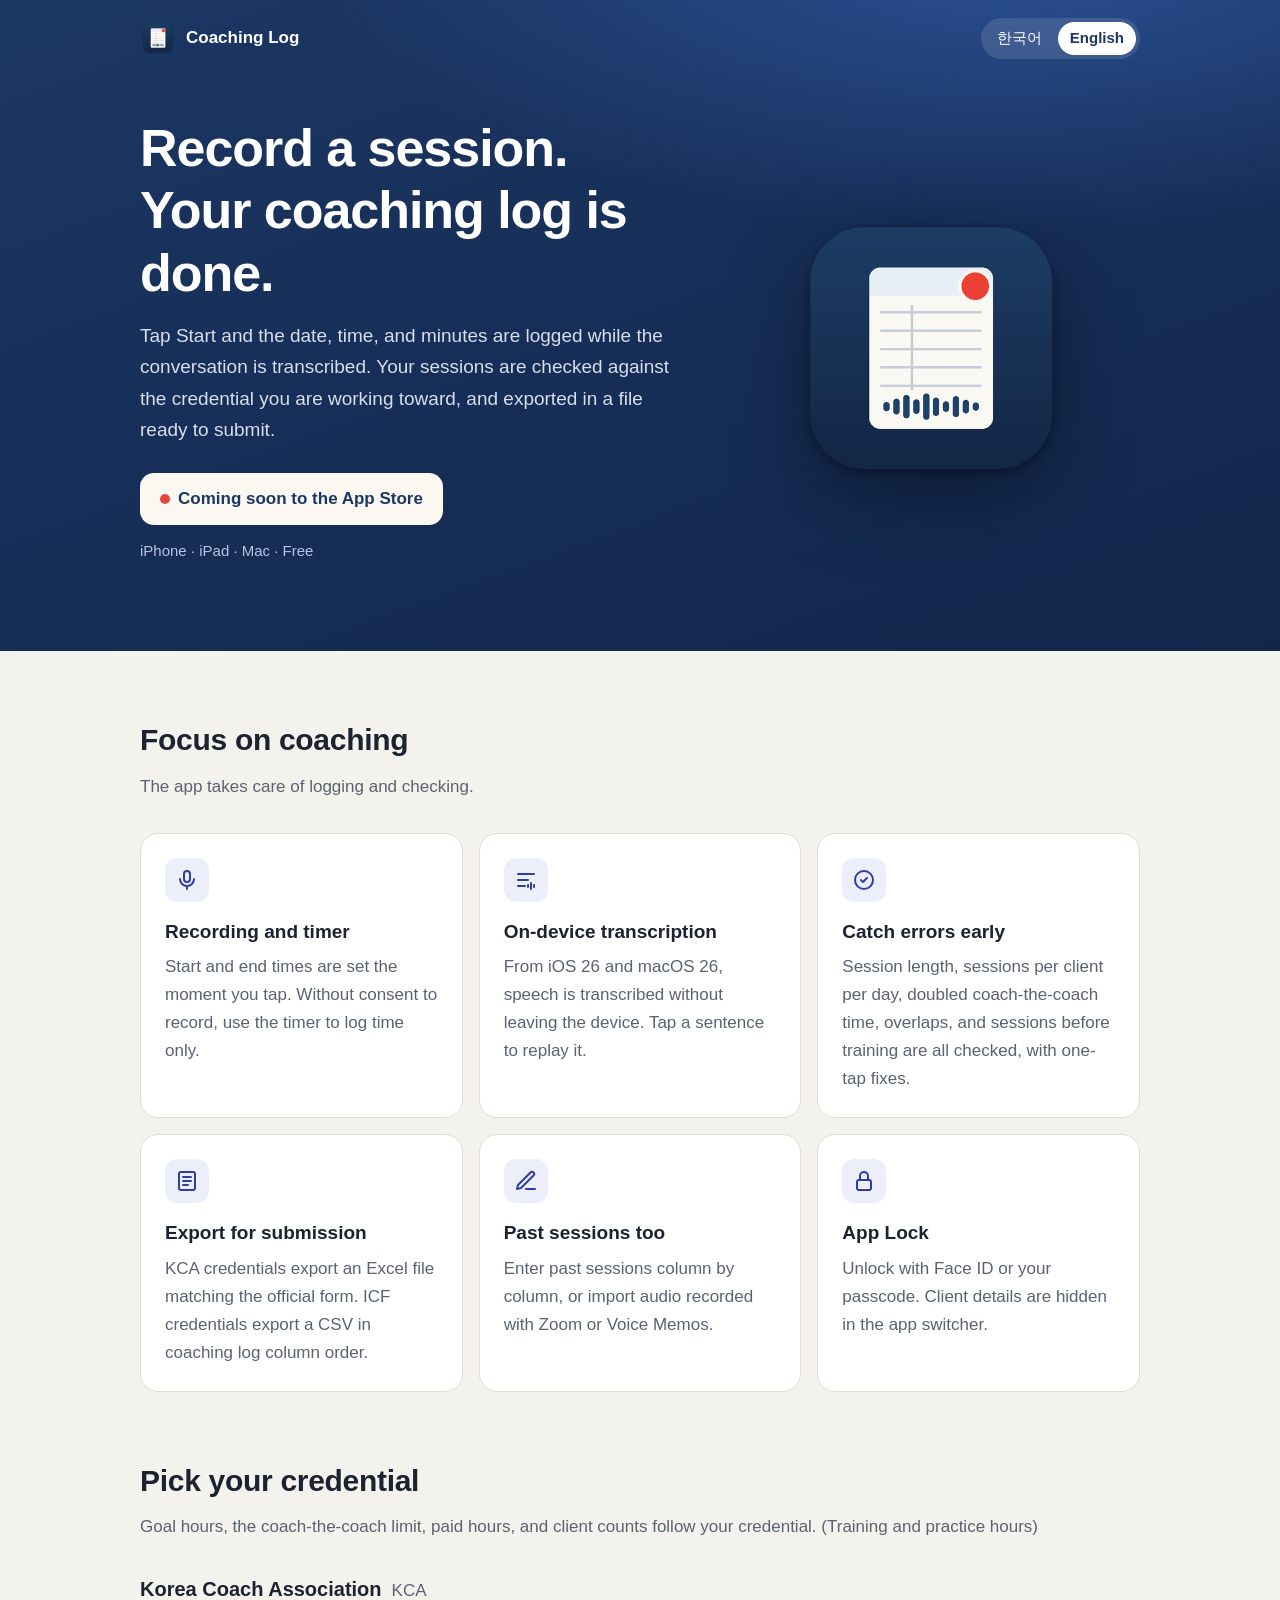
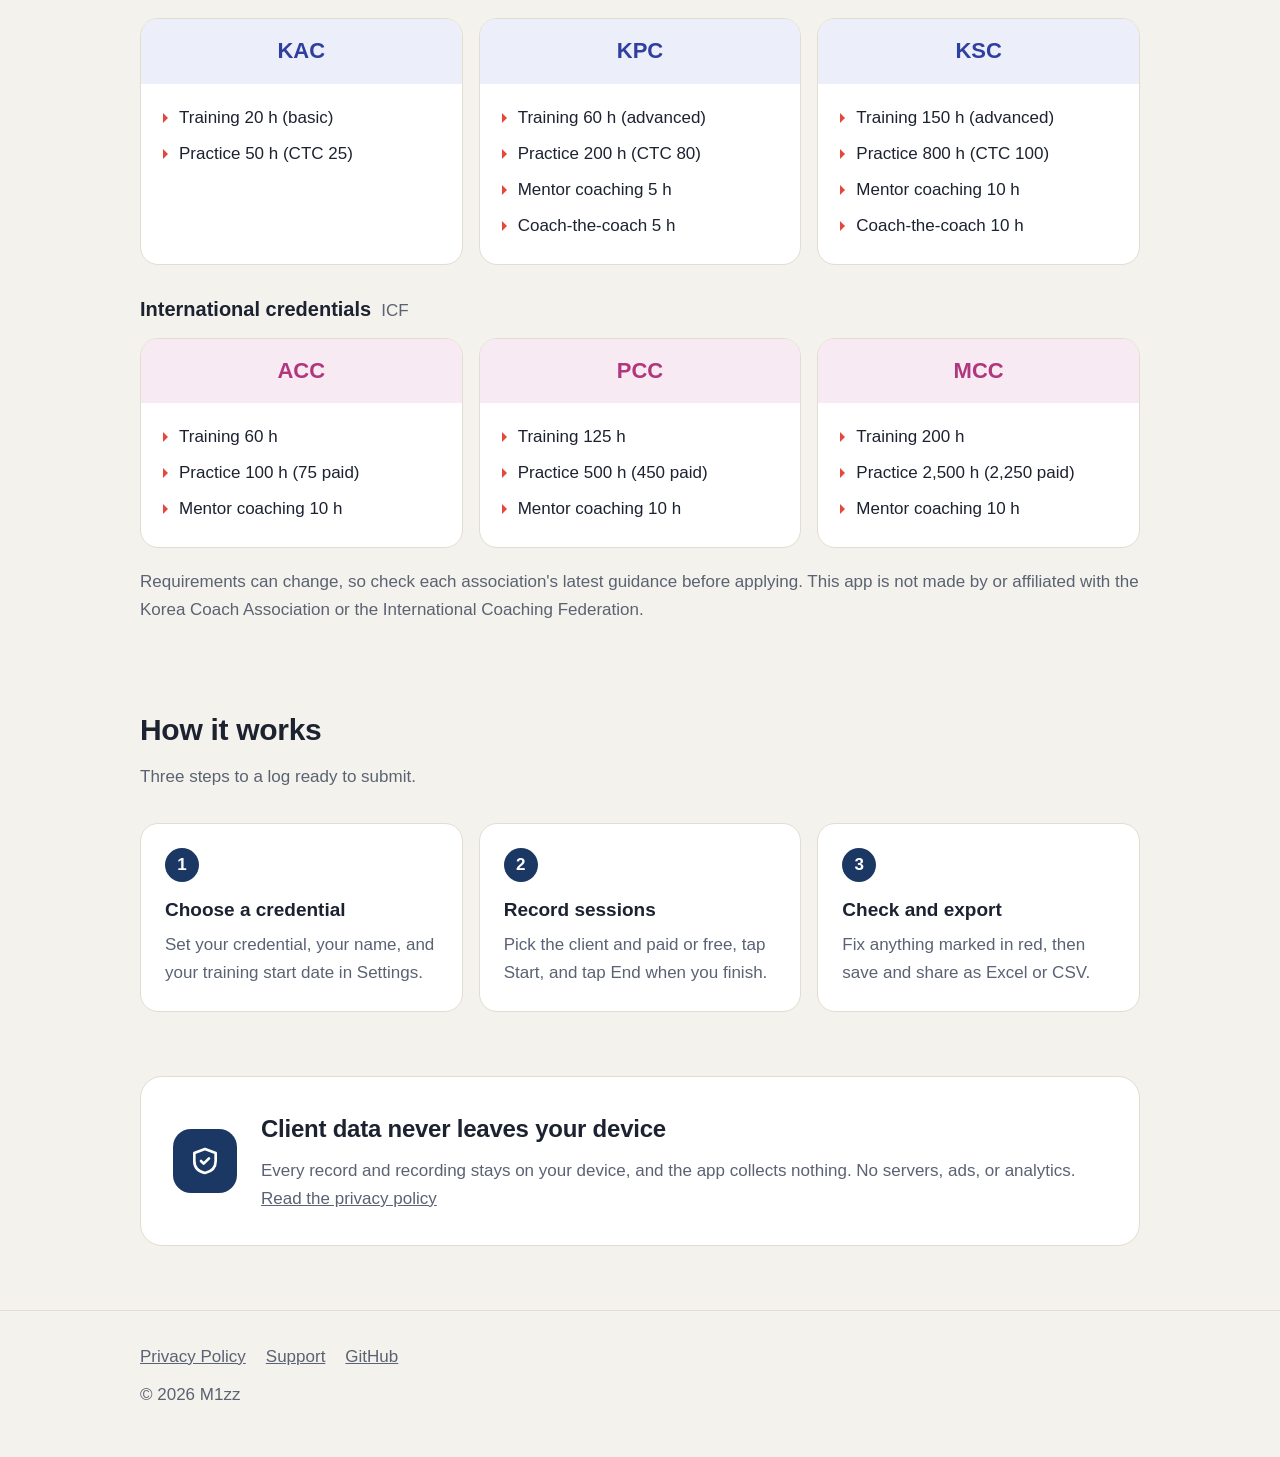
==== docs/en/index.html @ 1f47ecf2 "Prepare 1.0 for automatic deployment with DeployBar in Korean and English - deploy.env (LOCALES ko,e" ====
<!doctype html>
<html lang="en">
<head>
  <meta charset="utf-8">
  <meta name="viewport" content="width=device-width, initial-scale=1">
  <title>Coaching Log · Coach Hours</title>
  
  
  
  <meta name="description" content="Record a coaching session and your coaching log is done. Track and check practice hours for KAC, KPC, KSC and ICF ACC, PCC, MCC on iPhone, iPad, and Mac.">
  <meta property="og:title" content="Coaching Log · Coach Hours">
  <meta property="og:description" content="Record a session and your coaching log is done. Hours and logging rules are checked for your credential.">
  <meta property="og:image" content="https://m1zz.github.io/KACCoachingLog/assets/icon.png">
  <meta name="theme-color" content="#1b3764">
  <link rel="icon" href="../assets/icon.png">
  <link rel="apple-touch-icon" href="../assets/icon.png">
  <link rel="stylesheet" href="../style.css">
  <link rel="alternate" hreflang="ko" href="https://m1zz.github.io/KACCoachingLog/">
  <link rel="alternate" hreflang="en" href="https://m1zz.github.io/KACCoachingLog/en/">
  <link rel="alternate" hreflang="x-default" href="https://m1zz.github.io/KACCoachingLog/">
</head>
<body>
  <div class="hero">
    <div class="wrap">
      <div class="topbar">
        <a class="brand" href="./"><img src="../assets/icon.png" alt=""><span>Coaching Log</span></a>
        <div class="lang" role="group" aria-label="Language"><a href=".././">한국어</a><a href="../en/./" aria-current="page">English</a></div>
      </div>

      <div class="hero-grid">
        <div>
          
          <h1>Record a session.<br>Your coaching log is done.</h1>
          
          <p class="lead">Tap Start and the date, time, and minutes are logged while the conversation is transcribed. Your sessions are checked against the credential you are working toward, and exported in a file ready to submit.</p>
          <span class="badge"><span class="dot"></span><span>Coming soon to the App Store</span></span>
          
          <p class="hero-sub">iPhone · iPad · Mac · Free</p>
        </div>
        <div class="hero-art"><img src="../assets/icon.png" alt="Coaching Log app icon"></div>
      </div>
    </div>
  </div>

  <main>
    <section>
      <div class="wrap">
        
        <h2>Focus on coaching</h2>
        
        <p class="intro">The app takes care of logging and checking.</p>
        <div class="features">
          <div class="card">
            <div class="icon"><svg viewBox="0 0 24 24" fill="none" stroke="currentColor" stroke-width="2" stroke-linecap="round"><rect x="9" y="3" width="6" height="11" rx="3"/><path d="M5 11a7 7 0 0 0 14 0M12 18v3"/></svg></div>
            
            <h3>Recording and timer</h3>
            
            <p>Start and end times are set the moment you tap. Without consent to record, use the timer to log time only.</p>
          </div>
          <div class="card">
            <div class="icon"><svg viewBox="0 0 24 24" fill="none" stroke="currentColor" stroke-width="2" stroke-linecap="round"><path d="M4 6h16M4 12h10M4 18h7"/><path d="M17 15v6M20 17v2M14 17v2"/></svg></div>
            
            <h3>On-device transcription</h3>
            
            <p>From iOS 26 and macOS 26, speech is transcribed without leaving the device. Tap a sentence to replay it.</p>
          </div>
          <div class="card">
            <div class="icon"><svg viewBox="0 0 24 24" fill="none" stroke="currentColor" stroke-width="2" stroke-linecap="round" stroke-linejoin="round"><path d="M9 12l2 2 4-4"/><circle cx="12" cy="12" r="9"/></svg></div>
            
            <h3>Catch errors early</h3>
            
            <p>Session length, sessions per client per day, doubled coach-the-coach time, overlaps, and sessions before training are all checked, with one-tap fixes.</p>
          </div>
          <div class="card">
            <div class="icon"><svg viewBox="0 0 24 24" fill="none" stroke="currentColor" stroke-width="2" stroke-linecap="round" stroke-linejoin="round"><rect x="4" y="3" width="16" height="18" rx="2"/><path d="M8 8h8M8 12h8M8 16h5"/></svg></div>
            
            <h3>Export for submission</h3>
            
            <p>KCA credentials export an Excel file matching the official form. ICF credentials export a CSV in coaching log column order.</p>
          </div>
          <div class="card">
            <div class="icon"><svg viewBox="0 0 24 24" fill="none" stroke="currentColor" stroke-width="2" stroke-linecap="round" stroke-linejoin="round"><path d="M12 20h9"/><path d="M16.5 3.5a2.1 2.1 0 0 1 3 3L7 19l-4 1 1-4z"/></svg></div>
            
            <h3>Past sessions too</h3>
            
            <p>Enter past sessions column by column, or import audio recorded with Zoom or Voice Memos.</p>
          </div>
          <div class="card">
            <div class="icon"><svg viewBox="0 0 24 24" fill="none" stroke="currentColor" stroke-width="2" stroke-linecap="round" stroke-linejoin="round"><rect x="5" y="11" width="14" height="10" rx="2"/><path d="M8 11V7a4 4 0 0 1 8 0v4"/></svg></div>
            
            <h3>App Lock</h3>
            
            <p>Unlock with Face ID or your passcode. Client details are hidden in the app switcher.</p>
          </div>
        </div>
      </div>
    </section>

    <section style="padding-top: 0">
      <div class="wrap">
        
        <h2>Pick your credential</h2>
        
        <p class="intro">Goal hours, the coach-the-coach limit, paid hours, and client counts follow your credential. (Training and practice hours)</p>

        <div class="group-title"><strong>Korea Coach Association</strong><span>KCA</span></div>
        <div class="creds">
          <div class="cred kca"><header>KAC</header><ul>
            <li>Training 20 h (basic)</li>
            <li>Practice 50 h (CTC 25)</li>
          </ul></div>
          <div class="cred kca"><header>KPC</header><ul>
            <li>Training 60 h (advanced)</li>
            <li>Practice 200 h (CTC 80)</li>
            <li>Mentor coaching 5 h</li>
            <li>Coach-the-coach 5 h</li>
          </ul></div>
          <div class="cred kca"><header>KSC</header><ul>
            <li>Training 150 h (advanced)</li>
            <li>Practice 800 h (CTC 100)</li>
            <li>Mentor coaching 10 h</li>
            <li>Coach-the-coach 10 h</li>
          </ul></div>
        </div>

        <div class="group-title"><strong>International credentials</strong><span>ICF</span></div>
        <div class="creds">
          <div class="cred icf"><header>ACC</header><ul>
            <li>Training 60 h</li>
            <li>Practice 100 h (75 paid)</li>
            <li>Mentor coaching 10 h</li>
          </ul></div>
          <div class="cred icf"><header>PCC</header><ul>
            <li>Training 125 h</li>
            <li>Practice 500 h (450 paid)</li>
            <li>Mentor coaching 10 h</li>
          </ul></div>
          <div class="cred icf"><header>MCC</header><ul>
            <li>Training 200 h</li>
            <li>Practice 2,500 h (2,250 paid)</li>
            <li>Mentor coaching 10 h</li>
          </ul></div>
        </div>
        
        <p class="note">Requirements can change, so check each association's latest guidance before applying. This app is not made by or affiliated with the Korea Coach Association or the International Coaching Federation.</p>
      </div>
    </section>

    <section style="padding-top: 0">
      <div class="wrap">
        
        <h2>How it works</h2>
        
        <p class="intro">Three steps to a log ready to submit.</p>
        <div class="steps">
          <div class="step">
            <h3>Choose a credential</h3>
            
            <p>Set your credential, your name, and your training start date in Settings.</p>
          </div>
          <div class="step">
            <h3>Record sessions</h3>
            
            <p>Pick the client and paid or free, tap Start, and tap End when you finish.</p>
          </div>
          <div class="step">
            <h3>Check and export</h3>
            
            <p>Fix anything marked in red, then save and share as Excel or CSV.</p>
          </div>
        </div>
      </div>
    </section>

    <section style="padding-top: 0">
      <div class="wrap">
        <div class="privacy-band">
          <div class="shield"><svg width="32" height="32" viewBox="0 0 24 24" fill="none" stroke="currentColor" stroke-width="2" stroke-linecap="round" stroke-linejoin="round"><path d="M12 3l8 3v6c0 5-3.5 8-8 9-4.5-1-8-4-8-9V6z"/><path d="M9 12l2 2 4-4"/></svg></div>
          <div>
            
            <h2>Client data never leaves your device</h2>
            
            <p>Every record and recording stays on your device, and the app collects nothing. No servers, ads, or analytics. <a href="privacy.html">Read the privacy policy</a></p>
          </div>
        </div>
      </div>
    </section>
  </main>

  <footer>
    <div class="wrap">
      <div class="links">
        <a href="privacy.html"><span>Privacy Policy</span></a>
        <a href="support.html"><span>Support</span></a>
        <a href="https://github.com/M1zz/KACCoachingLog">GitHub</a>
      </div>
      <div>© 2026 M1zz</div>
    </div>
  </footer>
</body>
</html>
---- docs/style.css ----
:root {
  --navy: #1b3764;
  --navy-deep: #12264a;
  --paper: #fbf8f1;
  --red: #e5483b;
  --bg: #f4f2ec;
  --surface: #ffffff;
  --text: #1c2230;
  --muted: #5a6273;
  --line: #e2ddd1;
  --kca: #2f3f9e;
  --kca-soft: #eceefa;
  --icf: #b0367d;
  --icf-soft: #f8eaf2;
}

@media (prefers-color-scheme: dark) {
  :root {
    --bg: #0f1726;
    --surface: #182236;
    --text: #e9ecf2;
    --muted: #a3acbd;
    --line: #2a3650;
    --kca: #a9b4ff;
    --kca-soft: #1f2a4d;
    --icf: #f29ccc;
    --icf-soft: #3a2036;
  }
}

* { box-sizing: border-box; }

html { -webkit-text-size-adjust: 100%; }

body {
  margin: 0;
  background: var(--bg);
  color: var(--text);
  font-family: -apple-system, BlinkMacSystemFont, "Apple SD Gothic Neo", "Pretendard", "Noto Sans KR", "Segoe UI", sans-serif;
  font-size: 17px;
  line-height: 1.65;
  word-break: keep-all;
}

a { color: inherit; }

.wrap { max-width: 1040px; margin: 0 auto; padding: 0 20px; }

.topbar {
  display: flex; align-items: center; justify-content: space-between;
  padding: 18px 0;
}
.brand { display: flex; align-items: center; gap: 10px; font-weight: 700; text-decoration: none; }
.brand img { width: 36px; height: 36px; border-radius: 9px; }
.lang { display: flex; gap: 4px; background: rgba(255,255,255,.12); border-radius: 999px; padding: 4px; }
.lang a {
  font-size: 15px; color: inherit; text-decoration: none;
  padding: 4px 12px; border-radius: 999px;
}
.lang a[aria-current="page"] { background: #fff; color: var(--navy); font-weight: 700; }

/* Hero */
.hero {
  background: radial-gradient(1200px 500px at 80% -10%, #2b5196 0%, transparent 60%), linear-gradient(160deg, var(--navy) 0%, var(--navy-deep) 100%);
  color: #fff;
  padding-bottom: 72px;
}
.hero-grid { display: grid; grid-template-columns: 1.3fr 1fr; gap: 40px; align-items: center; padding-top: 40px; }
.hero h1 { font-size: clamp(34px, 5vw, 52px); line-height: 1.2; margin: 0 0 16px; letter-spacing: -0.02em; }
.hero p.lead { font-size: 19px; color: #d6deef; margin: 0 0 28px; max-width: 34em; }
.badge {
  display: inline-flex; align-items: center; gap: 8px;
  background: var(--paper); color: var(--navy); font-weight: 700;
  padding: 12px 20px; border-radius: 14px; text-decoration: none;
}
.badge .dot { width: 10px; height: 10px; border-radius: 50%; background: var(--red); }
.hero-sub { margin-top: 14px; color: #b9c4dc; font-size: 15px; }
.hero-art { display: flex; justify-content: center; }
.hero-art img { width: min(300px, 70vw); filter: drop-shadow(0 24px 40px rgba(0,0,0,.35)); }

/* Sections */
section { padding: 64px 0; }
section h2 { font-size: 30px; margin: 0 0 8px; letter-spacing: -0.01em; }
section .intro { color: var(--muted); margin: 0 0 32px; }

.features { display: grid; grid-template-columns: repeat(3, 1fr); gap: 16px; }
.card {
  background: var(--surface); border: 1px solid var(--line); border-radius: 18px; padding: 24px;
}
.card .icon {
  width: 44px; height: 44px; border-radius: 12px; display: grid; place-items: center;
  background: var(--kca-soft); color: var(--kca); margin-bottom: 14px;
}
.card .icon svg { width: 24px; height: 24px; }
.card h3 { margin: 0 0 6px; font-size: 19px; }
.card p { margin: 0; color: var(--muted); }

/* Credentials */
.creds { display: grid; grid-template-columns: repeat(3, 1fr); gap: 16px; }
.cred { background: var(--surface); border: 1px solid var(--line); border-radius: 18px; overflow: hidden; }
.cred header { padding: 14px 20px; font-size: 22px; font-weight: 800; text-align: center; }
.cred.kca header { background: var(--kca-soft); color: var(--kca); }
.cred.icf header { background: var(--icf-soft); color: var(--icf); }
.cred ul { list-style: none; margin: 0; padding: 16px 20px 20px; }
.cred li { padding: 4px 0 4px 18px; position: relative; }
.cred li::before { content: ""; position: absolute; left: 2px; top: 13px; border: 5px solid transparent; border-left-color: var(--red); }
.group-title { display: flex; align-items: baseline; gap: 10px; margin: 28px 0 12px; }
.group-title strong { font-size: 20px; }
.group-title span { color: var(--muted); }
.note { color: var(--muted); margin-top: 20px; }

/* Steps */
.steps { display: grid; grid-template-columns: repeat(3, 1fr); gap: 16px; counter-reset: step; }
.step { background: var(--surface); border: 1px solid var(--line); border-radius: 18px; padding: 24px; }
.step::before {
  counter-increment: step; content: counter(step);
  display: inline-grid; place-items: center; width: 34px; height: 34px; border-radius: 50%;
  background: var(--navy); color: #fff; font-weight: 700; margin-bottom: 12px;
}
.step h3 { margin: 0 0 6px; font-size: 19px; }
.step p { margin: 0; color: var(--muted); }

.privacy-band {
  background: var(--surface); border: 1px solid var(--line); border-radius: 22px; padding: 32px;
  display: grid; grid-template-columns: auto 1fr; gap: 24px; align-items: center;
}
.privacy-band .shield {
  width: 64px; height: 64px; border-radius: 18px; background: var(--navy); color: #fff; display: grid; place-items: center;
}
.privacy-band h2 { font-size: 24px; }
.privacy-band p { margin: 0; color: var(--muted); }

footer { border-top: 1px solid var(--line); padding: 32px 0 48px; color: var(--muted); }
footer .links { display: flex; flex-wrap: wrap; gap: 20px; margin-bottom: 10px; }

/* Document pages (privacy) */
.doc-head { background: var(--navy); color: #fff; padding-bottom: 40px; }
.doc-head h1 { margin: 24px 0 6px; font-size: 34px; }
.doc-head p { margin: 0; color: #c9d3e8; }
.doc { max-width: 760px; margin: 0 auto; padding: 40px 20px 64px; }
.doc h2 { font-size: 22px; margin: 36px 0 10px; }
.doc ul { padding-left: 22px; }
.doc li { margin: 6px 0; }
.doc .box { background: var(--surface); border: 1px solid var(--line); border-radius: 16px; padding: 20px 24px; }

@media (max-width: 860px) {
  .hero-grid { grid-template-columns: 1fr; text-align: center; }
  .hero p.lead { margin-left: auto; margin-right: auto; }
  .hero-art { order: -1; }
  .hero-art img { width: 180px; }
  .features, .creds, .steps { grid-template-columns: 1fr; }
  .privacy-band { grid-template-columns: 1fr; }
}
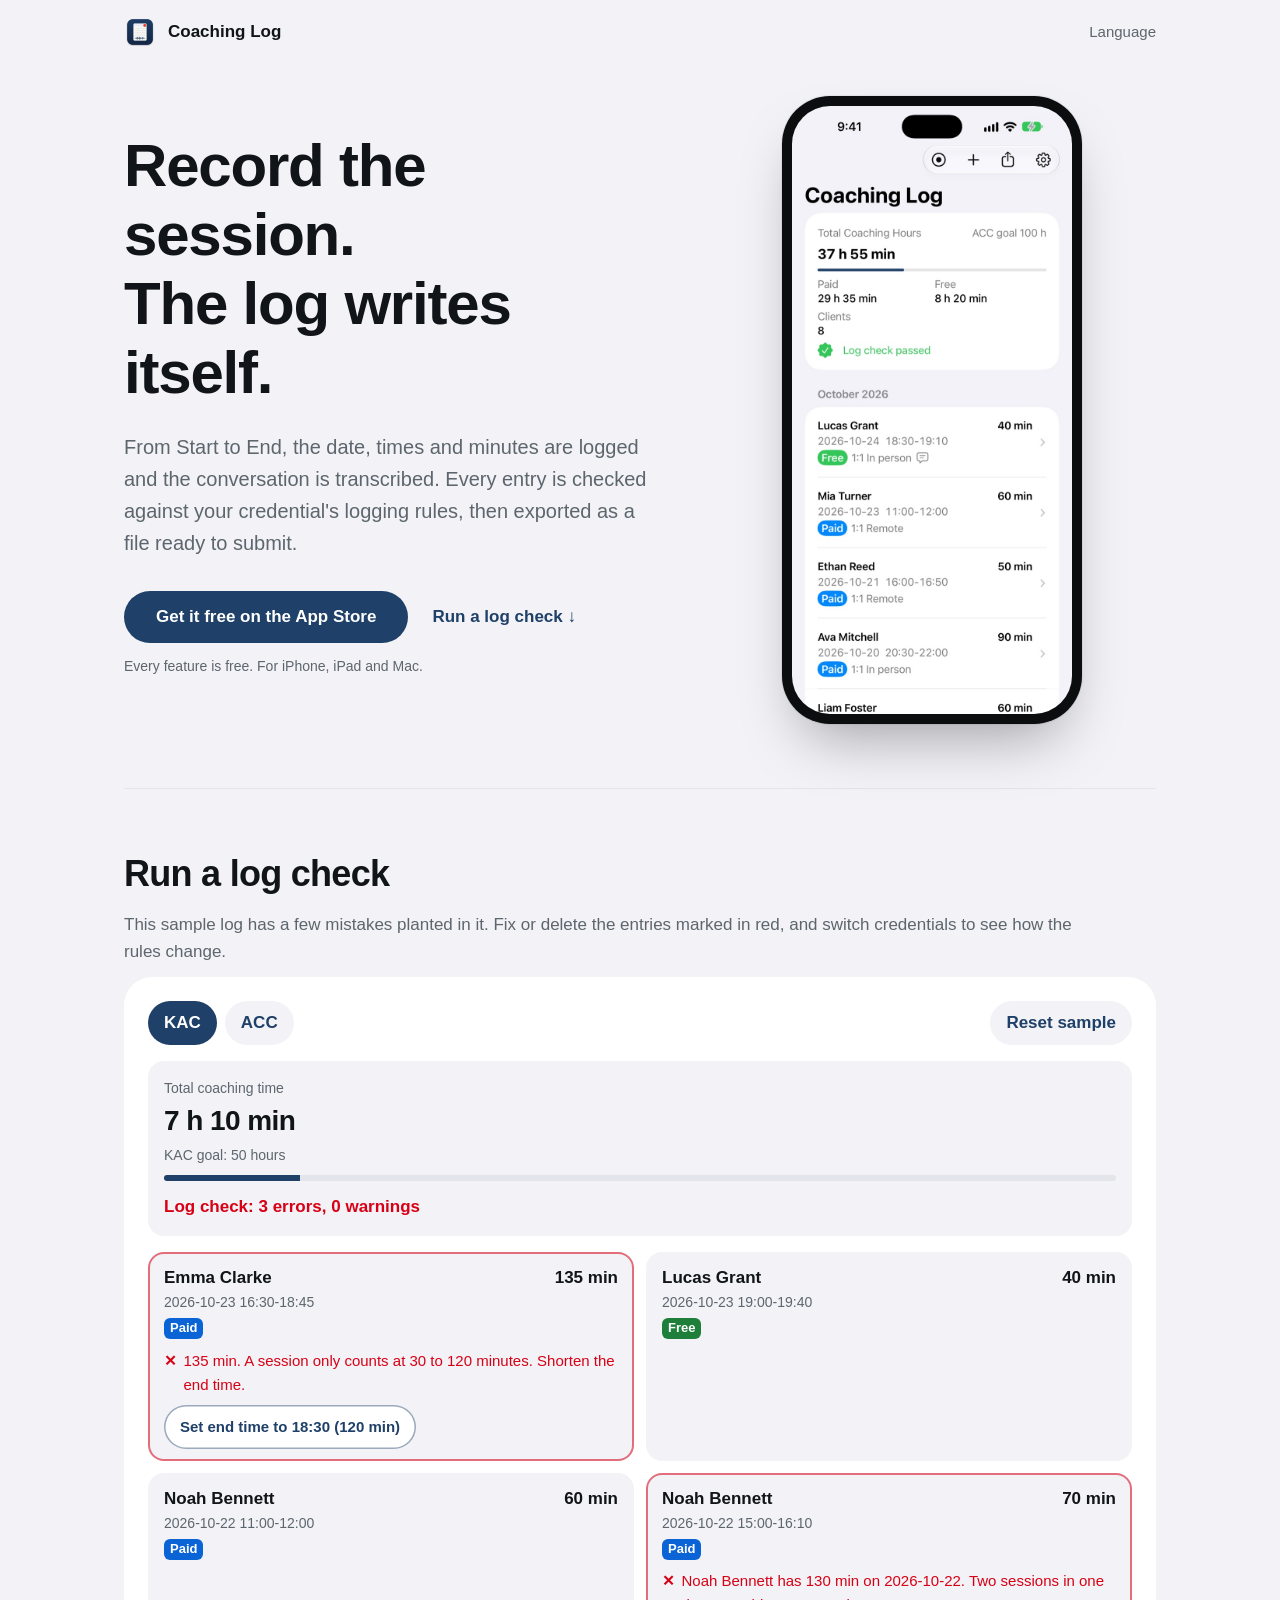
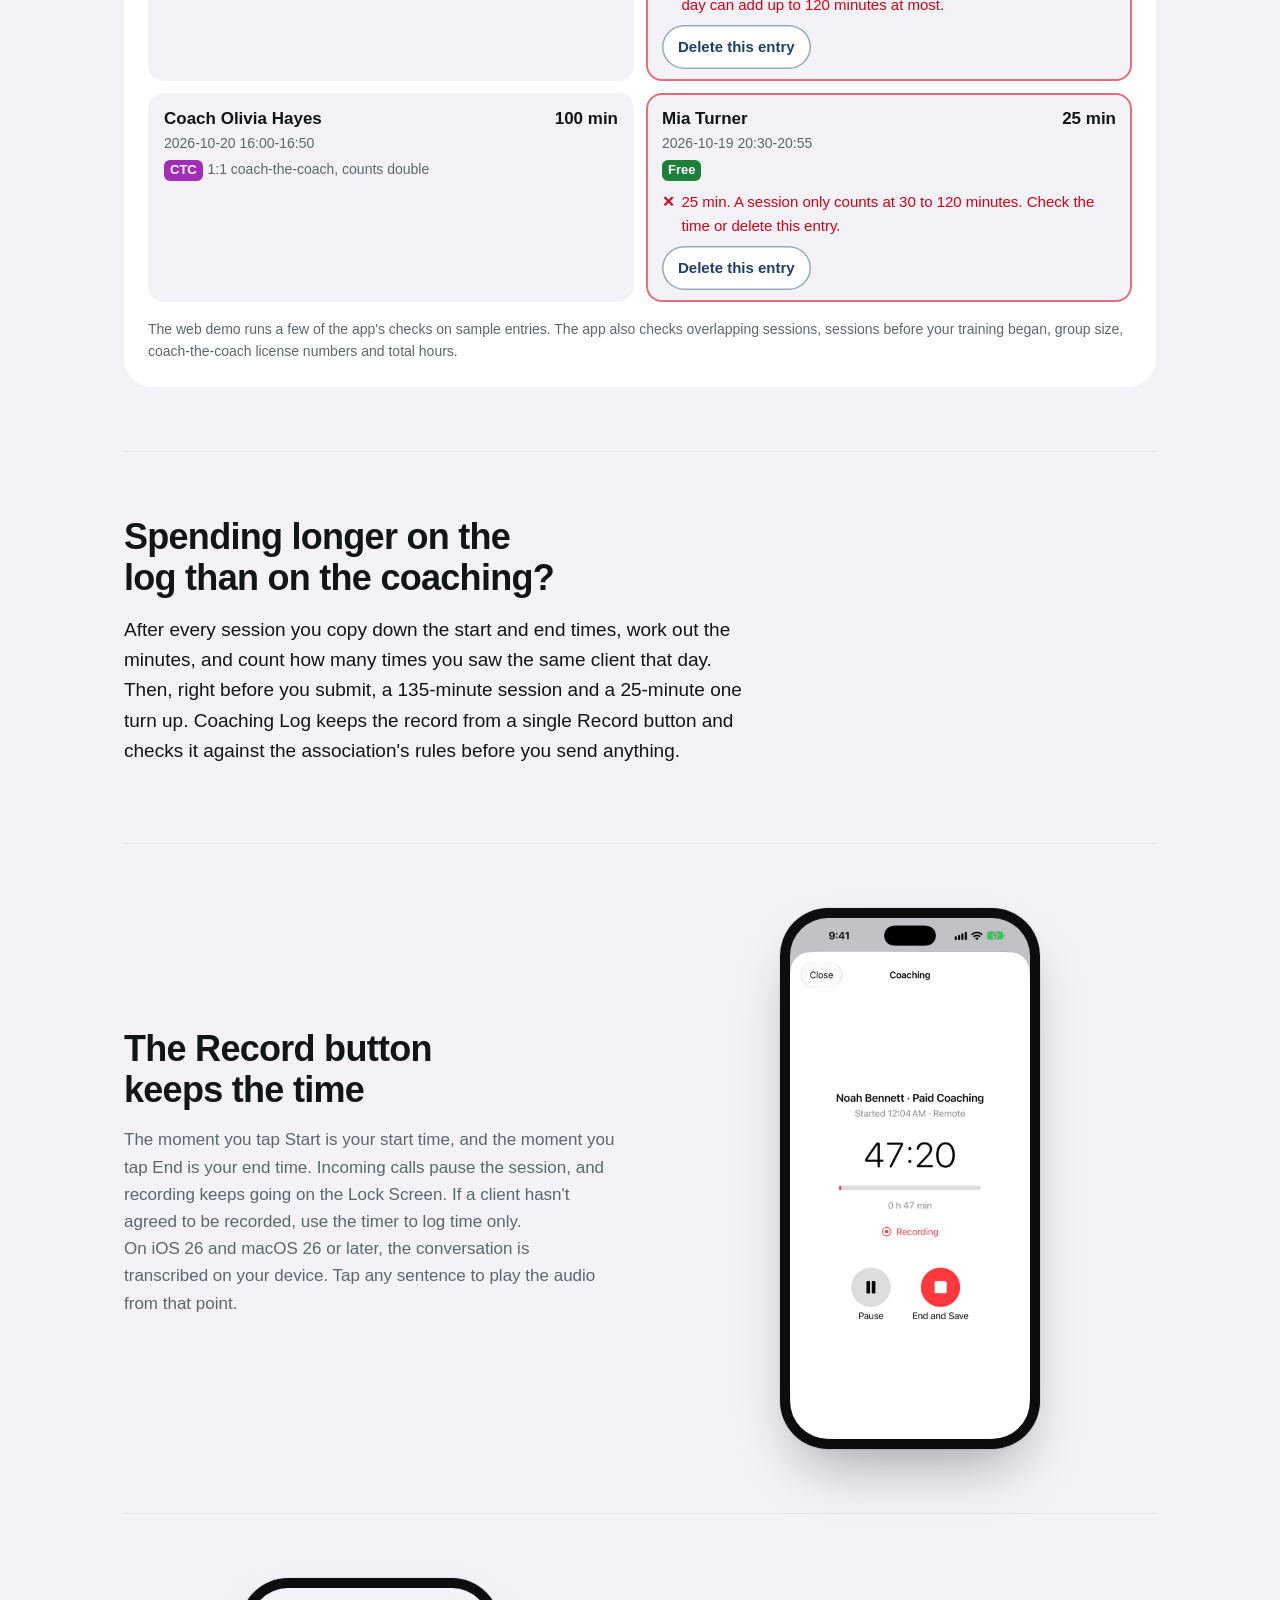
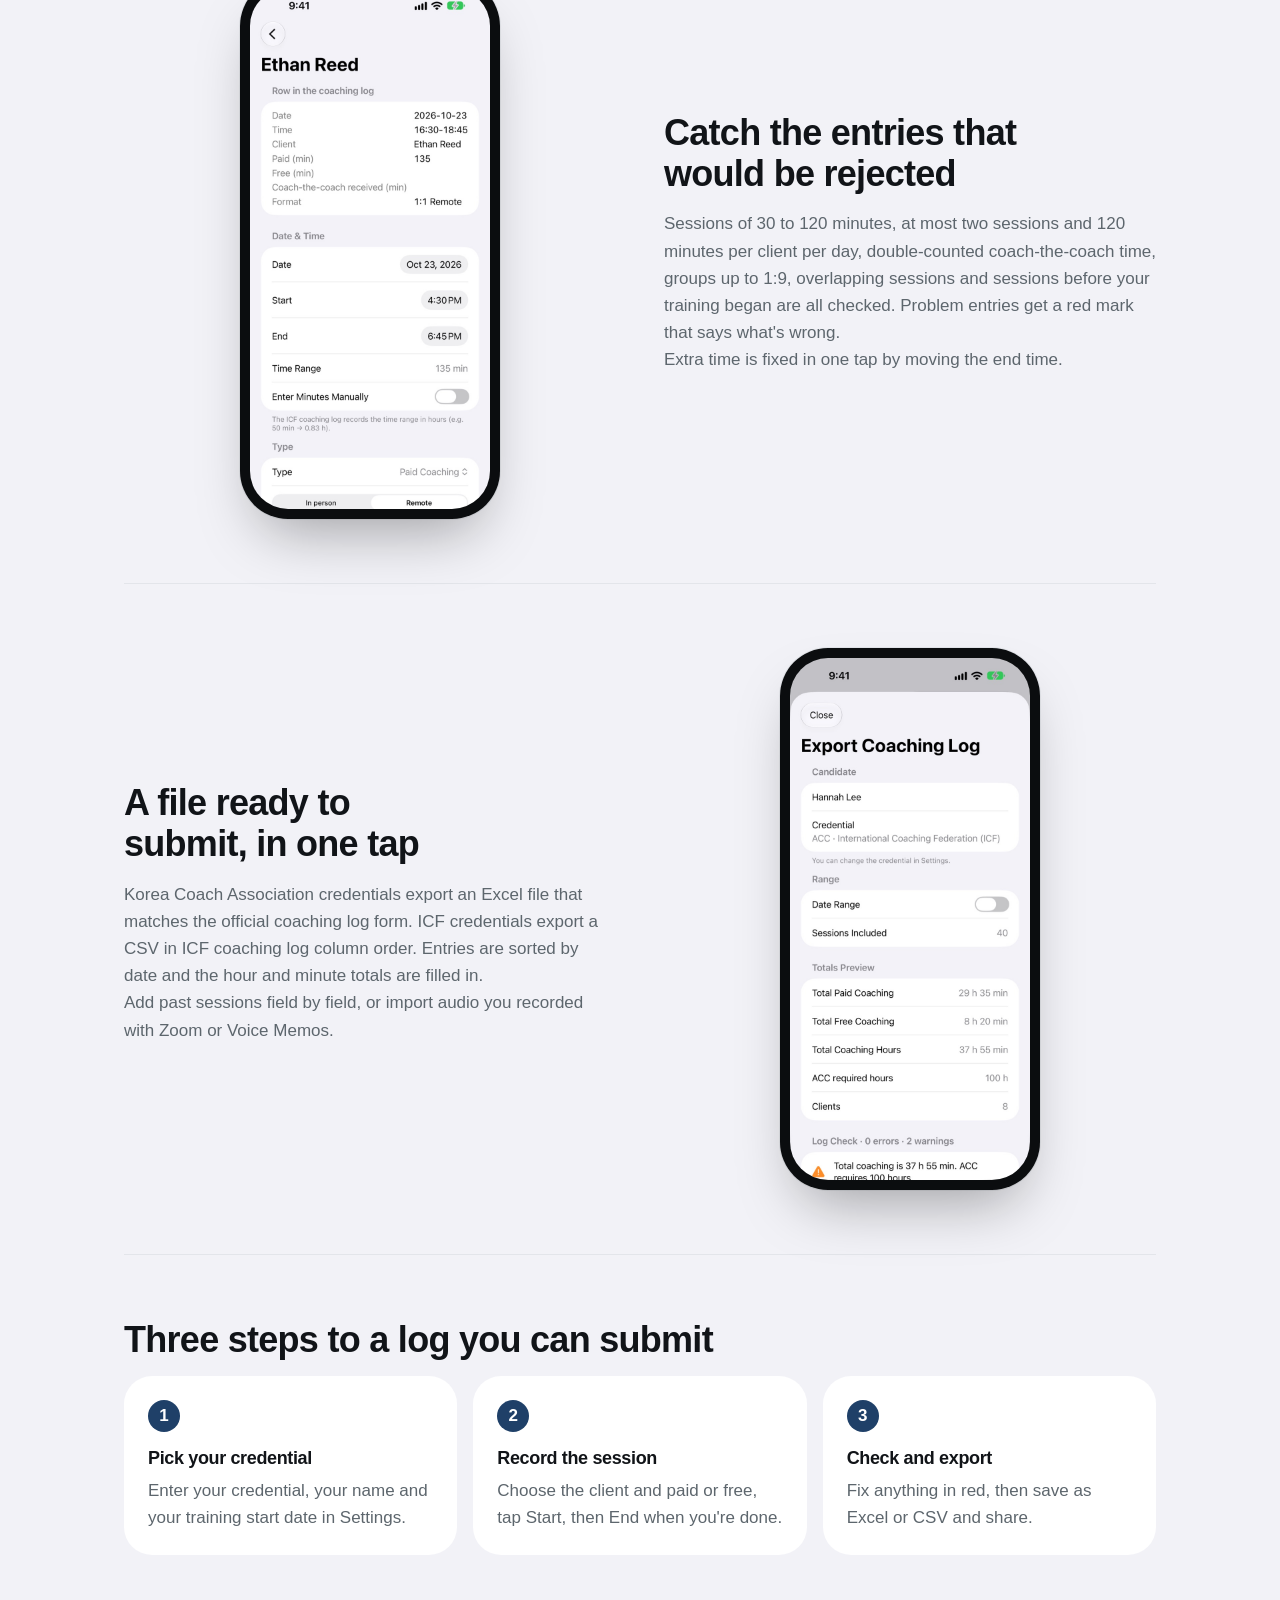
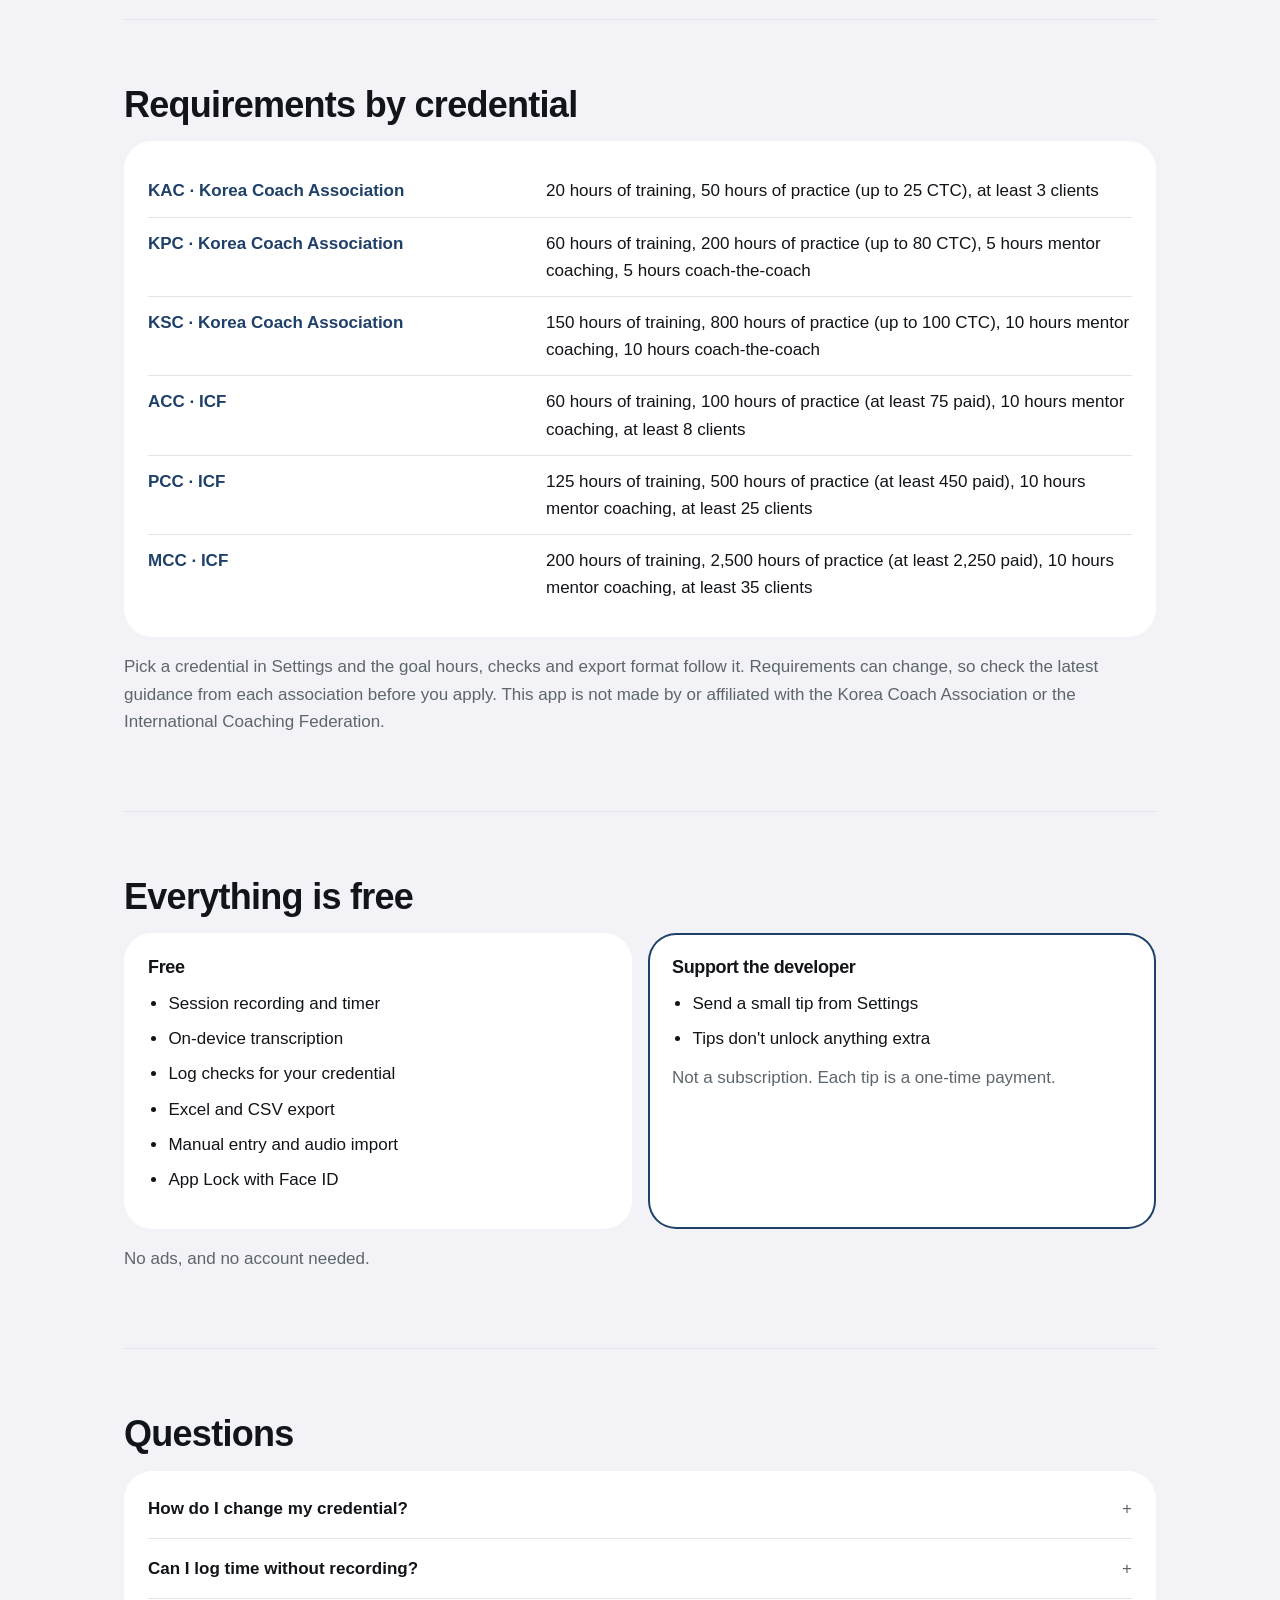
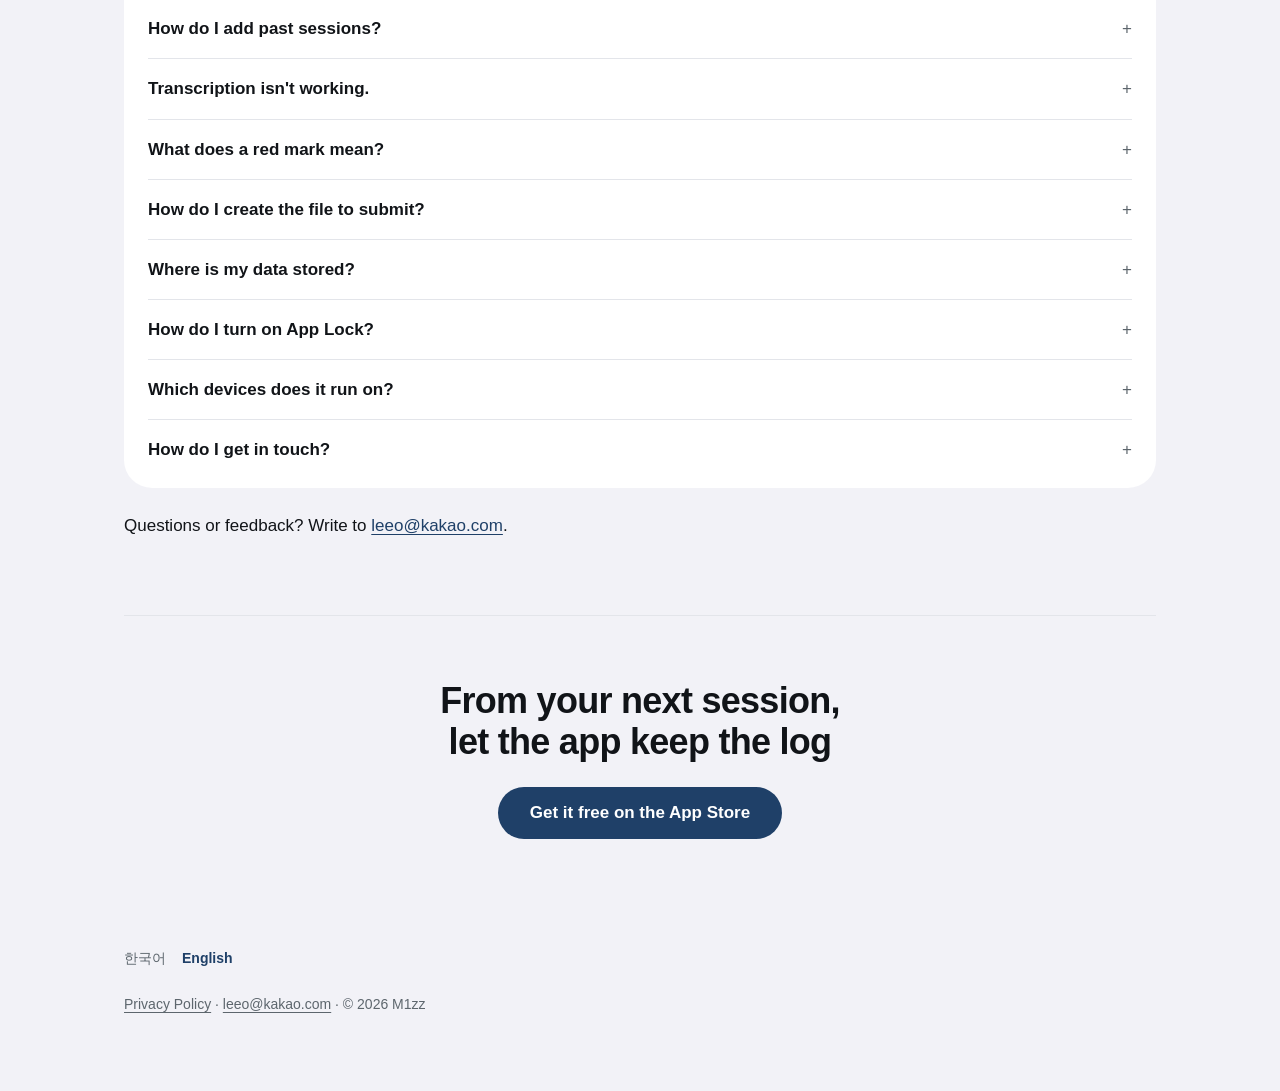
==== commit e9235cd2: "docs(소개 페이지): 공용 디자인으로 다시 만듦, 2개 언어, 작성 점검 체험 Co-Authored-By: Claude Opus 5.5 <noreply@anthropic.com" ====
--- a/docs/en/index.html
+++ b/docs/en/index.html
@@ -3,199 +3,147 @@
 <head>
   <meta charset="utf-8">
   <meta name="viewport" content="width=device-width, initial-scale=1">
-  <title>Coaching Log · Coach Hours</title>
-  
-  
-  
-  <meta name="description" content="Record a coaching session and your coaching log is done. Track and check practice hours for KAC, KPC, KSC and ICF ACC, PCC, MCC on iPhone, iPad, and Mac.">
-  <meta property="og:title" content="Coaching Log · Coach Hours">
-  <meta property="og:description" content="Record a session and your coaching log is done. Hours and logging rules are checked for your credential.">
-  <meta property="og:image" content="https://m1zz.github.io/KACCoachingLog/assets/icon.png">
-  <meta name="theme-color" content="#1b3764">
-  <link rel="icon" href="../assets/icon.png">
-  <link rel="apple-touch-icon" href="../assets/icon.png">
-  <link rel="stylesheet" href="../style.css">
+  <title>Coaching Log: coaching hours that log themselves</title>
+  <meta name="description" content="Record a session and the date, times and minutes log themselves while it&#x27;s transcribed. Checked against KAC or ICF rules, then exported.">
+  <meta name="theme-color" content="#1F4068" media="(prefers-color-scheme: light)">
+  <meta name="theme-color" content="#0a0d0f" media="(prefers-color-scheme: dark)">
+  <meta name="apple-itunes-app" content="app-id=6822541501">
+  <link rel="canonical" href="https://m1zz.github.io/KACCoachingLog/en/">
   <link rel="alternate" hreflang="ko" href="https://m1zz.github.io/KACCoachingLog/">
   <link rel="alternate" hreflang="en" href="https://m1zz.github.io/KACCoachingLog/en/">
   <link rel="alternate" hreflang="x-default" href="https://m1zz.github.io/KACCoachingLog/">
+  <meta property="og:type" content="website">
+  <meta property="og:title" content="Coaching Log: coaching hours that log themselves">
+  <meta property="og:description" content="Record a session and the date, times and minutes log themselves while it&#x27;s transcribed. Checked against KAC or ICF rules, then exported.">
+  <meta property="og:url" content="https://m1zz.github.io/KACCoachingLog/en/">
+  <meta property="og:image" content="https://m1zz.github.io/KACCoachingLog/img/en/og.jpg">
+  <meta name="twitter:card" content="summary_large_image">
+  <link rel="icon" href="../icon.png">
+  <link rel="apple-touch-icon" href="../icon.png">
+  <link rel="stylesheet" href="../site.css">
+  <link rel="stylesheet" href="../demo.css">
+  <style>:root{--accent:#1F4068}@media (prefers-color-scheme:dark){:root{--accent:#89BDF1}}</style>
+  <script>document.documentElement.classList.add("js")</script>
 </head>
 <body>
-  <div class="hero">
-    <div class="wrap">
-      <div class="topbar">
-        <a class="brand" href="./"><img src="../assets/icon.png" alt=""><span>Coaching Log</span></a>
-        <div class="lang" role="group" aria-label="Language"><a href=".././">한국어</a><a href="../en/./" aria-current="page">English</a></div>
+  <a class="skip" href="#main">Skip to content</a>
+  <header class="bar">
+    <a class="brand" href="../en/"><img src="../icon.png" alt="" width="32" height="32">Coaching Log</a>
+    <a class="lang-link" href="#languages">Language</a>
+  </header>
+
+  <main id="main">
+    <section class="hero">
+      <div class="copy">
+        <h1>Record the session.<br>The log writes itself.</h1>
+        <p class="lead">From Start to End, the date, times and minutes are logged and the conversation is transcribed. Every entry is checked against your credential's logging rules, then exported as a file ready to submit.</p>
+        <div class="actions"><a class="cta" href="https://apps.apple.com/app/id6822541501">Get it free on the App Store</a><a class="try" href="#try">Run a log check ↓</a></div>
+        <p class="muted small">Every feature is free. For iPhone, iPad and Mac.</p>
       </div>
+      <div class="phone"><img src="../img/en/1-list.jpg" alt="Record the session. The log writes itself." width="720" height="1564" decoding="async"></div>
+    </section>
 
-      <div class="hero-grid">
-        <div>
+
+    <section class="reveal" id="try">
+      <h2>Run a log check</h2>
+      <p class="muted">This sample log has a few mistakes planted in it. Fix or delete the entries marked in red, and switch credentials to see how the rules change.</p>
+      <div id="demo" class="card demo-card" data-text="{&quot;title&quot;: &quot;Run a log check&quot;, &quot;lead&quot;: &quot;This sample log has a few mistakes planted in it. Fix or delete the entries marked in red, and switch credentials to see how the rules change.&quot;, &quot;cert&quot;: &quot;Credential&quot;, &quot;reset&quot;: &quot;Reset sample&quot;, &quot;total&quot;: &quot;Total coaching time&quot;, &quot;hm&quot;: &quot;{h} h {m} min&quot;, &quot;goal&quot;: &quot;{cert} goal: {h} hours&quot;, &quot;tally&quot;: &quot;Log check: {e} errors, {w} warnings&quot;, &quot;pass&quot;: &quot;Log check passed&quot;, &quot;min&quot;: &quot;{n} min&quot;, &quot;paid&quot;: &quot;Paid&quot;, &quot;free&quot;: &quot;Free&quot;, &quot;ctc&quot;: &quot;CTC&quot;, &quot;ctcDouble&quot;: &quot;1:1 coach-the-coach, counts double&quot;, &quot;long&quot;: &quot;{min} min. A session only counts at {lo} to {hi} minutes. Shorten the end time.&quot;, &quot;short&quot;: &quot;{min} min. A session only counts at {lo} to {hi} minutes. Check the time or delete this entry.&quot;, &quot;sameDay&quot;: &quot;{name} has {min} min on {day}. Two sessions in one day can add up to 120 minutes at most.&quot;, &quot;ctcIcf&quot;: &quot;Received coach-the-coach time isn&#x27;t part of the ICF coaching log.&quot;, &quot;clients&quot;: &quot;{cert} needs at least {n} clients. (You have {count}.)&quot;, &quot;fix&quot;: &quot;Set end time to {time} ({hi} min)&quot;, &quot;del&quot;: &quot;Delete this entry&quot;, &quot;people&quot;: [&quot;Emma Clarke&quot;, &quot;Lucas Grant&quot;, &quot;Noah Bennett&quot;, &quot;Coach Olivia Hayes&quot;, &quot;Mia Turner&quot;], &quot;note&quot;: &quot;The web demo runs a few of the app&#x27;s checks on sample entries. The app also checks overlapping sessions, sessions before your training began, group size, coach-the-coach license numbers and total hours.&quot;}"></div>
+    </section>
+
+    <section class="problem reveal">
+      <h2>Spending longer on the log than on the coaching?</h2>
+      <p>After every session you copy down the start and end times, work out the minutes, and count how many times you saw the same client that day. Then, right before you submit, a 135-minute session and a 25-minute one turn up. Coaching Log keeps the record from a single Record button and checks it against the association's rules before you send anything.</p>
+    </section>
+
+    <section class="feature reveal">
+      <div class="copy">
+        <h2>The Record button keeps the time</h2>
+        <p>The moment you tap Start is your start time, and the moment you tap End is your end time. Incoming calls pause the session, and recording keeps going on the Lock Screen. If a client hasn't agreed to be recorded, use the timer to log time only.<br>On iOS 26 and macOS 26 or later, the conversation is transcribed on your device. Tap any sentence to play the audio from that point.</p>
+      </div>
+      <div class="phone"><img src="../img/en/2-recording.jpg" alt="The Record button keeps the time" width="720" height="1564" loading="lazy" decoding="async"></div>
+    </section>
+
+    <section class="feature reveal">
+      <div class="copy">
+        <h2>Catch the entries that would be rejected</h2>
+        <p>Sessions of 30 to 120 minutes, at most two sessions and 120 minutes per client per day, double-counted coach-the-coach time, groups up to 1:9, overlapping sessions and sessions before your training began are all checked. Problem entries get a red mark that says what's wrong.<br>Extra time is fixed in one tap by moving the end time.</p>
+      </div>
+      <div class="phone"><img src="../img/en/3-detail.jpg" alt="Catch the entries that would be rejected" width="720" height="1564" loading="lazy" decoding="async"></div>
+    </section>
+
+    <section class="feature reveal">
+      <div class="copy">
+        <h2>A file ready to submit, in one tap</h2>
+        <p>Korea Coach Association credentials export an Excel file that matches the official coaching log form. ICF credentials export a CSV in ICF coaching log column order. Entries are sorted by date and the hour and minute totals are filled in.<br>Add past sessions field by field, or import audio you recorded with Zoom or Voice Memos.</p>
+      </div>
+      <div class="phone"><img src="../img/en/5-export.jpg" alt="A file ready to submit, in one tap" width="720" height="1564" loading="lazy" decoding="async"></div>
+    </section>
+
+    <section class="reveal">
+      <h2>Three steps to a log you can submit</h2>
+      <ol class="steps"><li class="card"><span class="n">1</span><h3>Pick your credential</h3><p>Enter your credential, your name and your training start date in Settings.</p></li>
+<li class="card"><span class="n">2</span><h3>Record the session</h3><p>Choose the client and paid or free, tap Start, then End when you're done.</p></li>
+<li class="card"><span class="n">3</span><h3>Check and export</h3><p>Fix anything in red, then save as Excel or CSV and share.</p></li></ol>
+    </section>
+
+    <section class="reveal" id="commands">
+      <h2>Requirements by credential</h2>
+      <div class="card table">
+        <dl><div><dt>KAC · Korea Coach Association</dt><dd>20 hours of training, 50 hours of practice (up to 25 CTC), at least 3 clients</dd></div><div><dt>KPC · Korea Coach Association</dt><dd>60 hours of training, 200 hours of practice (up to 80 CTC), 5 hours mentor coaching, 5 hours coach-the-coach</dd></div><div><dt>KSC · Korea Coach Association</dt><dd>150 hours of training, 800 hours of practice (up to 100 CTC), 10 hours mentor coaching, 10 hours coach-the-coach</dd></div><div><dt>ACC · ICF</dt><dd>60 hours of training, 100 hours of practice (at least 75 paid), 10 hours mentor coaching, at least 8 clients</dd></div><div><dt>PCC · ICF</dt><dd>125 hours of training, 500 hours of practice (at least 450 paid), 10 hours mentor coaching, at least 25 clients</dd></div><div><dt>MCC · ICF</dt><dd>200 hours of training, 2,500 hours of practice (at least 2,250 paid), 10 hours mentor coaching, at least 35 clients</dd></div></dl>
+      </div>
+      <p class="muted">Pick a credential in Settings and the goal hours, checks and export format follow it. Requirements can change, so check the latest guidance from each association before you apply. This app is not made by or affiliated with the Korea Coach Association or the International Coaching Federation.</p>
+    </section>
+
+    <section class="reveal" id="pricing">
+      <h2>Everything is free</h2>
+      <div class="plans">
+        <div class="card plan free">
+          <h3>Free</h3>
+          <ul><li>Session recording and timer</li><li>On-device transcription</li><li>Log checks for your credential</li><li>Excel and CSV export</li><li>Manual entry and audio import</li><li>App Lock with Face ID</li></ul>
           
-          <h1>Record a session.<br>Your coaching log is done.</h1>
-          
-          <p class="lead">Tap Start and the date, time, and minutes are logged while the conversation is transcribed. Your sessions are checked against the credential you are working toward, and exported in a file ready to submit.</p>
-          <span class="badge"><span class="dot"></span><span>Coming soon to the App Store</span></span>
-          
-          <p class="hero-sub">iPhone · iPad · Mac · Free</p>
         </div>
-        <div class="hero-art"><img src="../assets/icon.png" alt="Coaching Log app icon"></div>
-      </div>
-    </div>
-  </div>
-
-  <main>
-    <section>
-      <div class="wrap">
-        
-        <h2>Focus on coaching</h2>
-        
-        <p class="intro">The app takes care of logging and checking.</p>
-        <div class="features">
-          <div class="card">
-            <div class="icon"><svg viewBox="0 0 24 24" fill="none" stroke="currentColor" stroke-width="2" stroke-linecap="round"><rect x="9" y="3" width="6" height="11" rx="3"/><path d="M5 11a7 7 0 0 0 14 0M12 18v3"/></svg></div>
-            
-            <h3>Recording and timer</h3>
-            
-            <p>Start and end times are set the moment you tap. Without consent to record, use the timer to log time only.</p>
-          </div>
-          <div class="card">
-            <div class="icon"><svg viewBox="0 0 24 24" fill="none" stroke="currentColor" stroke-width="2" stroke-linecap="round"><path d="M4 6h16M4 12h10M4 18h7"/><path d="M17 15v6M20 17v2M14 17v2"/></svg></div>
-            
-            <h3>On-device transcription</h3>
-            
-            <p>From iOS 26 and macOS 26, speech is transcribed without leaving the device. Tap a sentence to replay it.</p>
-          </div>
-          <div class="card">
-            <div class="icon"><svg viewBox="0 0 24 24" fill="none" stroke="currentColor" stroke-width="2" stroke-linecap="round" stroke-linejoin="round"><path d="M9 12l2 2 4-4"/><circle cx="12" cy="12" r="9"/></svg></div>
-            
-            <h3>Catch errors early</h3>
-            
-            <p>Session length, sessions per client per day, doubled coach-the-coach time, overlaps, and sessions before training are all checked, with one-tap fixes.</p>
-          </div>
-          <div class="card">
-            <div class="icon"><svg viewBox="0 0 24 24" fill="none" stroke="currentColor" stroke-width="2" stroke-linecap="round" stroke-linejoin="round"><rect x="4" y="3" width="16" height="18" rx="2"/><path d="M8 8h8M8 12h8M8 16h5"/></svg></div>
-            
-            <h3>Export for submission</h3>
-            
-            <p>KCA credentials export an Excel file matching the official form. ICF credentials export a CSV in coaching log column order.</p>
-          </div>
-          <div class="card">
-            <div class="icon"><svg viewBox="0 0 24 24" fill="none" stroke="currentColor" stroke-width="2" stroke-linecap="round" stroke-linejoin="round"><path d="M12 20h9"/><path d="M16.5 3.5a2.1 2.1 0 0 1 3 3L7 19l-4 1 1-4z"/></svg></div>
-            
-            <h3>Past sessions too</h3>
-            
-            <p>Enter past sessions column by column, or import audio recorded with Zoom or Voice Memos.</p>
-          </div>
-          <div class="card">
-            <div class="icon"><svg viewBox="0 0 24 24" fill="none" stroke="currentColor" stroke-width="2" stroke-linecap="round" stroke-linejoin="round"><rect x="5" y="11" width="14" height="10" rx="2"/><path d="M8 11V7a4 4 0 0 1 8 0v4"/></svg></div>
-            
-            <h3>App Lock</h3>
-            
-            <p>Unlock with Face ID or your passcode. Client details are hidden in the app switcher.</p>
-          </div>
+        <div class="card plan pro">
+          <h3>Support the developer</h3>
+          <ul><li>Send a small tip from Settings</li><li>Tips don't unlock anything extra</li></ul>
+          <p class="muted">Not a subscription. Each tip is a one-time payment.</p>
         </div>
       </div>
+      <p class="muted">No ads, and no account needed.</p>
     </section>
 
-    <section style="padding-top: 0">
-      <div class="wrap">
-        
-        <h2>Pick your credential</h2>
-        
-        <p class="intro">Goal hours, the coach-the-coach limit, paid hours, and client counts follow your credential. (Training and practice hours)</p>
-
-        <div class="group-title"><strong>Korea Coach Association</strong><span>KCA</span></div>
-        <div class="creds">
-          <div class="cred kca"><header>KAC</header><ul>
-            <li>Training 20 h (basic)</li>
-            <li>Practice 50 h (CTC 25)</li>
-          </ul></div>
-          <div class="cred kca"><header>KPC</header><ul>
-            <li>Training 60 h (advanced)</li>
-            <li>Practice 200 h (CTC 80)</li>
-            <li>Mentor coaching 5 h</li>
-            <li>Coach-the-coach 5 h</li>
-          </ul></div>
-          <div class="cred kca"><header>KSC</header><ul>
-            <li>Training 150 h (advanced)</li>
-            <li>Practice 800 h (CTC 100)</li>
-            <li>Mentor coaching 10 h</li>
-            <li>Coach-the-coach 10 h</li>
-          </ul></div>
-        </div>
-
-        <div class="group-title"><strong>International credentials</strong><span>ICF</span></div>
-        <div class="creds">
-          <div class="cred icf"><header>ACC</header><ul>
-            <li>Training 60 h</li>
-            <li>Practice 100 h (75 paid)</li>
-            <li>Mentor coaching 10 h</li>
-          </ul></div>
-          <div class="cred icf"><header>PCC</header><ul>
-            <li>Training 125 h</li>
-            <li>Practice 500 h (450 paid)</li>
-            <li>Mentor coaching 10 h</li>
-          </ul></div>
-          <div class="cred icf"><header>MCC</header><ul>
-            <li>Training 200 h</li>
-            <li>Practice 2,500 h (2,250 paid)</li>
-            <li>Mentor coaching 10 h</li>
-          </ul></div>
-        </div>
-        
-        <p class="note">Requirements can change, so check each association's latest guidance before applying. This app is not made by or affiliated with the Korea Coach Association or the International Coaching Federation.</p>
-      </div>
+    <section class="reveal" id="faq">
+      <h2>Questions</h2>
+      <div class="faq"><details><summary>How do I change my credential?</summary><p>In Settings, choose KAC, KPC, KSC, ACC, PCC or MCC. Goal hours, log checks and the export format all follow the credential you choose.</p></details>
+<details><summary>Can I log time without recording?</summary><p>Yes. If your client hasn't agreed to be recorded, use the timer to log just the start and end times. Only record sessions with your client's consent.</p></details>
+<details><summary>How do I add past sessions?</summary><p>Tap the plus button above the list to enter a session by hand, or import audio you recorded with Zoom or Voice Memos.</p></details>
+<details><summary>Transcription isn't working.</summary><p>On iOS 26 and macOS 26 or later, transcription runs on device. On earlier versions, check the speech recognition option in Settings. With “On-device recognition only” turned on, transcription may not be available if your device doesn't support it.</p></details>
+<details><summary>What does a red mark mean?</summary><p>The entry doesn't meet the Korea Coach Association logging rules or ICF requirements. Open it to see what's wrong, and fix extra time in one tap. The app can't tell which sessions happened during your coach training (rule 5), so remove those yourself.</p></details>
+<details><summary>How do I create the file to submit?</summary><p>Tap the share button. Korea Coach Association credentials export an Excel file, and ICF credentials export a CSV file. Fix any logging errors first.</p></details>
+<details><summary>Where is my data stored?</summary><p>Every record and recording stays on this device, and the developer can't see any of it. The app collects no data. Deleting the app deletes your records too, so export anything you want to keep first.</p></details>
+<details><summary>How do I turn on App Lock?</summary><p>Turn on App Lock in Settings and you'll unlock the app with Face ID, Touch ID or your passcode each time you open it. Its contents are also hidden in the app switcher.</p></details>
+<details><summary>Which devices does it run on?</summary><p>iPhone and iPad with iOS 17 or later, and Mac with macOS 14 or later. On-device transcription needs iOS 26 or macOS 26.</p></details>
+<details><summary>How do I get in touch?</summary><p>Email leeo@kakao.com or open an issue on GitHub at M1zz/KACCoachingLog. Please don't include client names or anything from your recordings.</p></details></div>
+      <p class="contact">Questions or feedback? Write to <a href="mailto:leeo@kakao.com">leeo@kakao.com</a>.</p>
     </section>
 
-    <section style="padding-top: 0">
-      <div class="wrap">
-        
-        <h2>How it works</h2>
-        
-        <p class="intro">Three steps to a log ready to submit.</p>
-        <div class="steps">
-          <div class="step">
-            <h3>Choose a credential</h3>
-            
-            <p>Set your credential, your name, and your training start date in Settings.</p>
-          </div>
-          <div class="step">
-            <h3>Record sessions</h3>
-            
-            <p>Pick the client and paid or free, tap Start, and tap End when you finish.</p>
-          </div>
-          <div class="step">
-            <h3>Check and export</h3>
-            
-            <p>Fix anything marked in red, then save and share as Excel or CSV.</p>
-          </div>
-        </div>
-      </div>
-    </section>
-
-    <section style="padding-top: 0">
-      <div class="wrap">
-        <div class="privacy-band">
-          <div class="shield"><svg width="32" height="32" viewBox="0 0 24 24" fill="none" stroke="currentColor" stroke-width="2" stroke-linecap="round" stroke-linejoin="round"><path d="M12 3l8 3v6c0 5-3.5 8-8 9-4.5-1-8-4-8-9V6z"/><path d="M9 12l2 2 4-4"/></svg></div>
-          <div>
-            
-            <h2>Client data never leaves your device</h2>
-            
-            <p>Every record and recording stays on your device, and the app collects nothing. No servers, ads, or analytics. <a href="privacy.html">Read the privacy policy</a></p>
-          </div>
-        </div>
-      </div>
+    <section class="closing reveal">
+      <h2>From your next session,<br>let the app keep the log</h2>
+      <a class="cta" href="https://apps.apple.com/app/id6822541501">Get it free on the App Store</a>
     </section>
   </main>
 
   <footer>
-    <div class="wrap">
-      <div class="links">
-        <a href="privacy.html"><span>Privacy Policy</span></a>
-        <a href="support.html"><span>Support</span></a>
-        <a href="https://github.com/M1zz/KACCoachingLog">GitHub</a>
-      </div>
-      <div>© 2026 M1zz</div>
-    </div>
+    <nav id="languages" class="langs" aria-label="Language"><a href="../" hreflang="ko" lang="ko">한국어</a>
+<a href="../en/" hreflang="en" lang="en" aria-current="page">English</a></nav>
+    <p><a href="privacy.html">Privacy Policy</a> · <a href="mailto:leeo@kakao.com">leeo@kakao.com</a> · © 2026 M1zz</p>
   </footer>
+
+  <script>
+    const io = new IntersectionObserver(es => es.forEach(e => {
+      if (e.isIntersecting) { e.target.classList.add("in"); io.unobserve(e.target) }
+    }), { rootMargin: "0px 0px -10% 0px" });
+    document.querySelectorAll(".reveal").forEach(el => io.observe(el));
+  </script>
+  <script src="../demo.js"></script>
 </body>
 </html>
--- a/docs/site.css
+++ b/docs/site.css
@@ -0,0 +1,157 @@
+/* 앱 소개 페이지 공용 디자인. sitegen.py 가 각 레포 docs/ 로 복사한다 — 여기서만 고친다.
+   앱마다 다른 것은 --accent 하나(페이지 <style> 에서 넣는다). */
+
+:root {
+  --bg: #f2f2f7; --surface: #fff; --text: #111418; --muted: #5d666d; --line: #e3e5ea;
+  --on-accent: #fff;
+  --r-outer: 28px; --r-inner: 16px;          /* 안쪽 = 바깥 - 여백(12) */
+  --s1: 4px; --s2: 8px; --s3: 12px; --s4: 16px; --s5: 24px; --s6: 32px; --s7: 48px; --s8: 64px; --s9: 96px;
+  --ease: cubic-bezier(0.22, 1, 0.36, 1);
+  color-scheme: light dark;
+}
+@media (prefers-color-scheme: dark) {
+  :root { --bg: #0a0d0f; --surface: #141a1d; --text: #eef3f5; --muted: #93a0a6; --line: #232c30; --on-accent: #0a0d0f; }
+}
+
+* { box-sizing: border-box; }
+html { scroll-behavior: smooth; -webkit-text-size-adjust: 100%; }
+body {
+  margin: 0; background: var(--bg); color: var(--text);
+  font: 17px/1.6 -apple-system, BlinkMacSystemFont, "SF Pro Text", "Apple SD Gothic Neo", "Hiragino Sans",
+        "PingFang SC", "Segoe UI", Roboto, "Noto Sans", "Noto Sans KR", "Noto Sans JP", "Noto Sans SC", sans-serif;
+  -webkit-font-smoothing: antialiased;
+}
+:lang(ko) { word-break: keep-all; }
+:lang(ja) { word-break: auto-phrase; }   /* 일본어: 단어 가운데서 줄이 바뀌지 않게 (지원하는 브라우저만) */
+h1, h2, h3 { text-wrap: balance; margin: 0; line-height: 1.15; letter-spacing: -0.02em; }
+p, li, dd, summary { text-wrap: pretty; }
+h1 { font-size: clamp(2.25rem, 6vw, 3.75rem); font-weight: 700; }
+h2 { font-size: clamp(1.625rem, 3.6vw, 2.25rem); font-weight: 700; margin-bottom: var(--s4); }
+h3 { font-size: 1.125rem; font-weight: 600; }
+p { margin: 0 0 var(--s3); }
+a { color: var(--accent); text-underline-offset: 3px; }
+code { font: inherit; font-weight: 600; color: var(--accent); }
+.muted { color: var(--muted); }
+.small { font-size: 0.875rem; }
+
+/* 키보드 사용자: 본문 바로가기, 눈에 보이는 초점 */
+.skip { position: absolute; left: var(--s4); top: -100px; padding: var(--s2) var(--s4);
+        background: var(--surface); border-radius: var(--r-inner); z-index: 10; }
+.skip:focus { top: var(--s4); }
+:focus-visible { outline: 3px solid var(--accent); outline-offset: 3px; border-radius: 8px; }
+
+/* 위 막대 */
+.bar { display: flex; align-items: center; justify-content: space-between;
+       max-width: 1080px; margin: 0 auto; padding: var(--s4) var(--s5); }
+.brand { display: flex; align-items: center; gap: var(--s3); color: var(--text); text-decoration: none; font-weight: 600; }
+.brand img { border-radius: 8px; }
+.lang-link { color: var(--muted); text-decoration: none; font-size: 0.9375rem; }
+.lang-link:hover { color: var(--text); }
+
+main { max-width: 1080px; margin: 0 auto; padding: 0 var(--s5); }
+main > section { padding: var(--s8) 0; }
+main > section + section { border-top: 1px solid var(--line); }
+
+/* 첫 화면: 무엇을 해 주는지 + 받기 + 실제 화면 */
+.hero { display: grid; grid-template-columns: 1.2fr 1fr; gap: var(--s7); align-items: center; padding-top: var(--s6) !important; }
+.hero h1 { margin-bottom: var(--s5); max-width: 14em; }
+.lead { font-size: 1.25rem; color: var(--muted); max-width: 32em; margin-bottom: var(--s6); }
+
+.cta { display: inline-flex; align-items: center; min-height: 52px; padding: 0 var(--s6);
+       background: var(--accent); color: var(--on-accent); border-radius: 999px;
+       font-weight: 600; text-decoration: none; margin-bottom: var(--s3);
+       transition: transform .2s var(--ease), filter .2s var(--ease), box-shadow .2s var(--ease); }
+.cta:hover { filter: brightness(1.08); transform: translateY(-1px);
+             box-shadow: 0 8px 24px color-mix(in srgb, var(--accent) 35%, transparent); }
+.cta:active { transform: translateY(0) scale(.98); filter: brightness(.95); }
+
+.actions { display: flex; flex-wrap: wrap; align-items: center; gap: var(--s2) var(--s5); }
+.try { font-weight: 600; text-decoration: none; margin-bottom: var(--s3); }
+.try:hover { text-decoration: underline; }
+
+/* 아이폰 화면 */
+.phone { justify-self: center; width: min(300px, 72vw); padding: 10px; border-radius: 48px;
+         background: #0b0d0f; box-shadow: 0 30px 60px -20px rgb(0 0 0 / .35), 0 0 0 1px var(--line); }
+.phone img, .phone video { display: block; width: 100%; height: auto; border-radius: 38px; }
+.plain { justify-self: center; width: 100%; }
+.plain img, .plain video { display: block; width: 100%; height: auto; border-radius: var(--r-inner);
+                           box-shadow: 0 24px 48px -20px rgb(0 0 0 / .3), 0 0 0 1px var(--line); }
+
+/* 문제 */
+.problem > * { max-width: 40rem; }
+.problem p { font-size: 1.1875rem; }
+
+/* 좋아지는 점: 글과 화면을 번갈아 */
+.feature { display: grid; grid-template-columns: 1fr 1fr; gap: var(--s7); align-items: center; }
+.feature:nth-of-type(odd) .copy { order: 2; }
+.feature .phone { width: min(260px, 66vw); }
+.feature .plain { max-width: 520px; }
+.feature p { font-size: 1.0625rem; color: var(--muted); max-width: 30em; }
+
+/* 시작하기 */
+.card { background: var(--surface); border-radius: var(--r-outer); padding: var(--s5); }
+.steps { list-style: none; padding: 0; margin: 0; display: grid; grid-template-columns: repeat(3, 1fr); gap: var(--s4); }
+.steps .n { display: inline-grid; place-items: center; width: 32px; height: 32px; border-radius: 50%;
+            background: var(--accent); color: var(--on-accent); font-weight: 700; margin-bottom: var(--s4); }
+.steps h3 { margin-bottom: var(--s2); }
+.steps p { color: var(--muted); margin: 0; }
+
+/* 명령표 */
+.table dl { margin: 0; }
+.table div { display: grid; grid-template-columns: minmax(0, 22em) minmax(0, 1fr); gap: var(--s5);
+             padding: var(--s3) 0; border-bottom: 1px solid var(--line); }
+.table div:last-child { border-bottom: 0; }
+.table dt { font-weight: 600; color: var(--accent); }
+.table dd { margin: 0; }
+#commands .muted { margin-top: var(--s4); }
+
+/* 가격 */
+.plans { display: grid; grid-template-columns: 1fr 1fr; gap: var(--s4); margin-bottom: var(--s4); }
+.plan h3 { margin-bottom: var(--s3); }
+.plan ul { margin: 0 0 var(--s3); padding-left: 1.2em; }
+.plan li { margin-bottom: var(--s2); }
+.plan.pro { box-shadow: inset 0 0 0 2px var(--accent); }
+
+/* 자주 묻는 질문 */
+.faq { background: var(--surface); border-radius: var(--r-outer); padding: var(--s2) var(--s5); }
+details { border-bottom: 1px solid var(--line); }
+details:last-child { border-bottom: 0; }
+summary { cursor: pointer; list-style: none; padding: var(--s4) var(--s6) var(--s4) 0; font-weight: 600; position: relative; }
+summary::-webkit-details-marker { display: none; }
+summary::after { content: "+"; position: absolute; right: 0; top: var(--s4); color: var(--muted);
+                 font-weight: 400; transition: transform .25s var(--ease); }
+details[open] summary::after { transform: rotate(45deg); }
+summary:hover { color: var(--accent); }
+details p { color: var(--muted); padding-bottom: var(--s4); margin: 0; }
+.contact { margin-top: var(--s5); }
+
+/* 마지막 받기 */
+.closing { text-align: center; }
+.closing h2 { margin-bottom: var(--s5); }
+
+footer { max-width: 1080px; margin: 0 auto; padding: var(--s6) var(--s5) var(--s8); color: var(--muted); font-size: 0.875rem; }
+.langs { display: flex; flex-wrap: wrap; gap: var(--s2) var(--s4); margin-bottom: var(--s5); }
+.langs a { color: var(--muted); text-decoration: none; }
+.langs a:hover { color: var(--text); }
+.langs a[aria-current] { color: var(--accent); font-weight: 600; }
+footer a { color: inherit; }
+
+/* 스크롤하면 부드럽게 나타난다. 스크립트가 없거나 동작 줄이기를 켰으면 처음부터 보인다. */
+.js .reveal { opacity: 0; transform: translateY(24px); transition: opacity .8s var(--ease), transform .8s var(--ease); }
+.js .reveal.in { opacity: 1; transform: none; }
+@media (prefers-reduced-motion: reduce) {
+  html { scroll-behavior: auto; }
+  .js .reveal { opacity: 1; transform: none; transition: none; }
+  .cta { transition: none; }
+}
+
+@media (max-width: 760px) {
+  main { padding: 0 var(--s4); }
+  .bar, footer { padding-left: var(--s4); padding-right: var(--s4); }
+  main > section { padding: var(--s7) 0; }
+  .hero, .feature { grid-template-columns: 1fr; gap: var(--s6); }
+  .hero { text-align: left; }
+  .feature:nth-of-type(odd) .copy { order: 0; }
+  .steps, .plans { grid-template-columns: 1fr; }
+  .table div { grid-template-columns: 1fr; gap: var(--s1); }
+}
--- a/docs/demo.css
+++ b/docs/demo.css
@@ -0,0 +1,46 @@
+/* 코칭일지 웹 체험. 오류는 빨강, 주의는 주황, 통과는 초록: 앱의 작성 점검 색과 같다. */
+.demo-card { display: grid; gap: var(--s4); --cl-red: #D70015; --cl-orange: #B25000; --cl-green: #248A3D; }
+@media (prefers-color-scheme: dark) { .demo-card { --cl-red: #FF6961; --cl-orange: #FFB340; --cl-green: #30D158; } }
+.cl-top { display: flex; flex-wrap: wrap; justify-content: space-between; gap: var(--s2); }
+.cl-certs { display: flex; gap: var(--s2); }
+.chip { font: inherit; font-weight: 600; color: var(--accent); background: var(--bg); border: 0;
+        border-radius: 999px; padding: var(--s2) var(--s4); min-height: 44px; min-width: 44px; cursor: pointer;
+        transition: transform .15s var(--ease), background .15s var(--ease); }
+.chip:hover { background: color-mix(in srgb, var(--accent) 14%, var(--bg)); }
+.chip:active { transform: scale(.95); }
+.chip[aria-pressed="true"] { background: var(--accent); color: var(--on-accent); }
+
+.cl-summary { background: var(--bg); border-radius: var(--r-inner); padding: var(--s4); }
+.cl-summary > div:first-child { display: flex; flex-direction: column; }
+.cl-summary b { font-size: 1.75rem; letter-spacing: -0.02em; font-variant-numeric: tabular-nums; }
+.cl-bar { height: 6px; border-radius: 3px; background: var(--line); margin: var(--s2) 0 var(--s3); overflow: hidden; }
+.cl-bar i { display: block; height: 100%; background: var(--accent); transition: width .4s var(--ease); }
+.cl-status { font-weight: 600; margin: 0; }
+.cl-status.ok { color: var(--cl-green); }
+.cl-status.ok::before { content: "✓ "; }
+.cl-status.bad { color: var(--cl-red); }
+.cl-status.warn { color: var(--cl-orange); }
+
+.cl-list { list-style: none; margin: 0; padding: 0; display: grid; grid-template-columns: repeat(2, 1fr); gap: var(--s3); }
+.cl-row { background: var(--bg); border-radius: var(--r-inner); padding: var(--s3) var(--s4); box-shadow: inset 0 0 0 2px transparent;
+          transition: box-shadow .2s var(--ease); }
+.cl-row.has-error { box-shadow: inset 0 0 0 2px color-mix(in srgb, var(--cl-red) 55%, transparent); }
+.cl-head { display: flex; justify-content: space-between; gap: var(--s2); }
+.cl-min { font-weight: 600; font-variant-numeric: tabular-nums; }
+.cl-min.off { text-decoration: line-through; color: var(--muted); }
+.cl-kind { display: inline-block; font-size: .8125rem; font-weight: 700; color: #fff; border-radius: 6px; padding: 0 6px; margin-top: var(--s1); }
+.cl-kind.paid { background: #0A64D6; }
+.cl-kind.free { background: #1E7F3A; }
+.cl-kind.ctc { background: #A12DB8; }
+.cl-issue { font-size: .9375rem; margin: var(--s2) 0 0; padding-left: 1.3em; position: relative; }
+.cl-issue::before { position: absolute; left: 0; font-weight: 700; }
+.cl-issue.error { color: var(--cl-red); }
+.cl-issue.error::before { content: "✕"; }
+.cl-issue.warn { color: var(--cl-orange); }
+.cl-issue.warn::before { content: "!"; left: .3em; }
+.cl-fix { margin-top: var(--s2); font-size: .9375rem; background: var(--surface); box-shadow: inset 0 0 0 1.5px color-mix(in srgb, var(--accent) 45%, transparent); }
+.cl-fix:hover { background: var(--surface); box-shadow: inset 0 0 0 2px var(--accent); }
+.cl-foot { margin: 0; }
+
+@media (prefers-reduced-motion: reduce) { .cl-bar i, .cl-row { transition: none; } }
+@media (max-width: 760px) { .cl-list { grid-template-columns: 1fr; } }
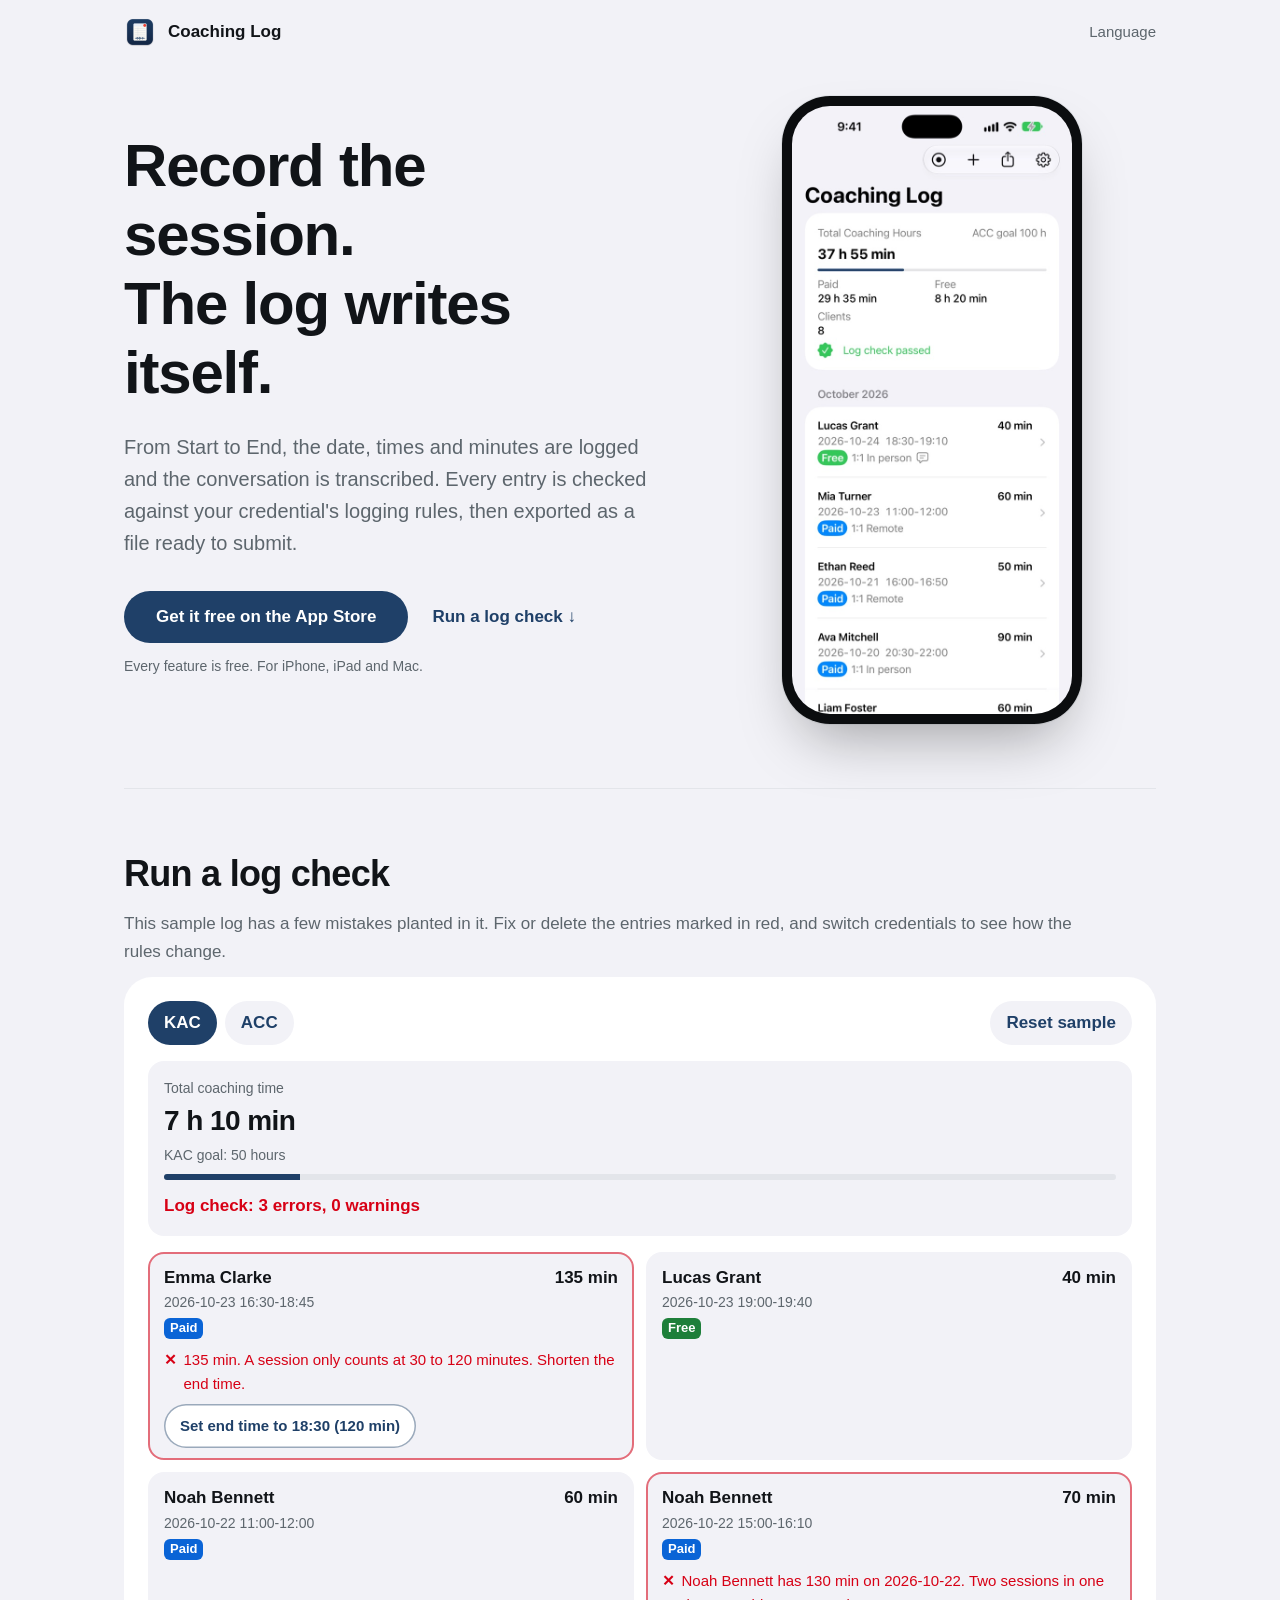
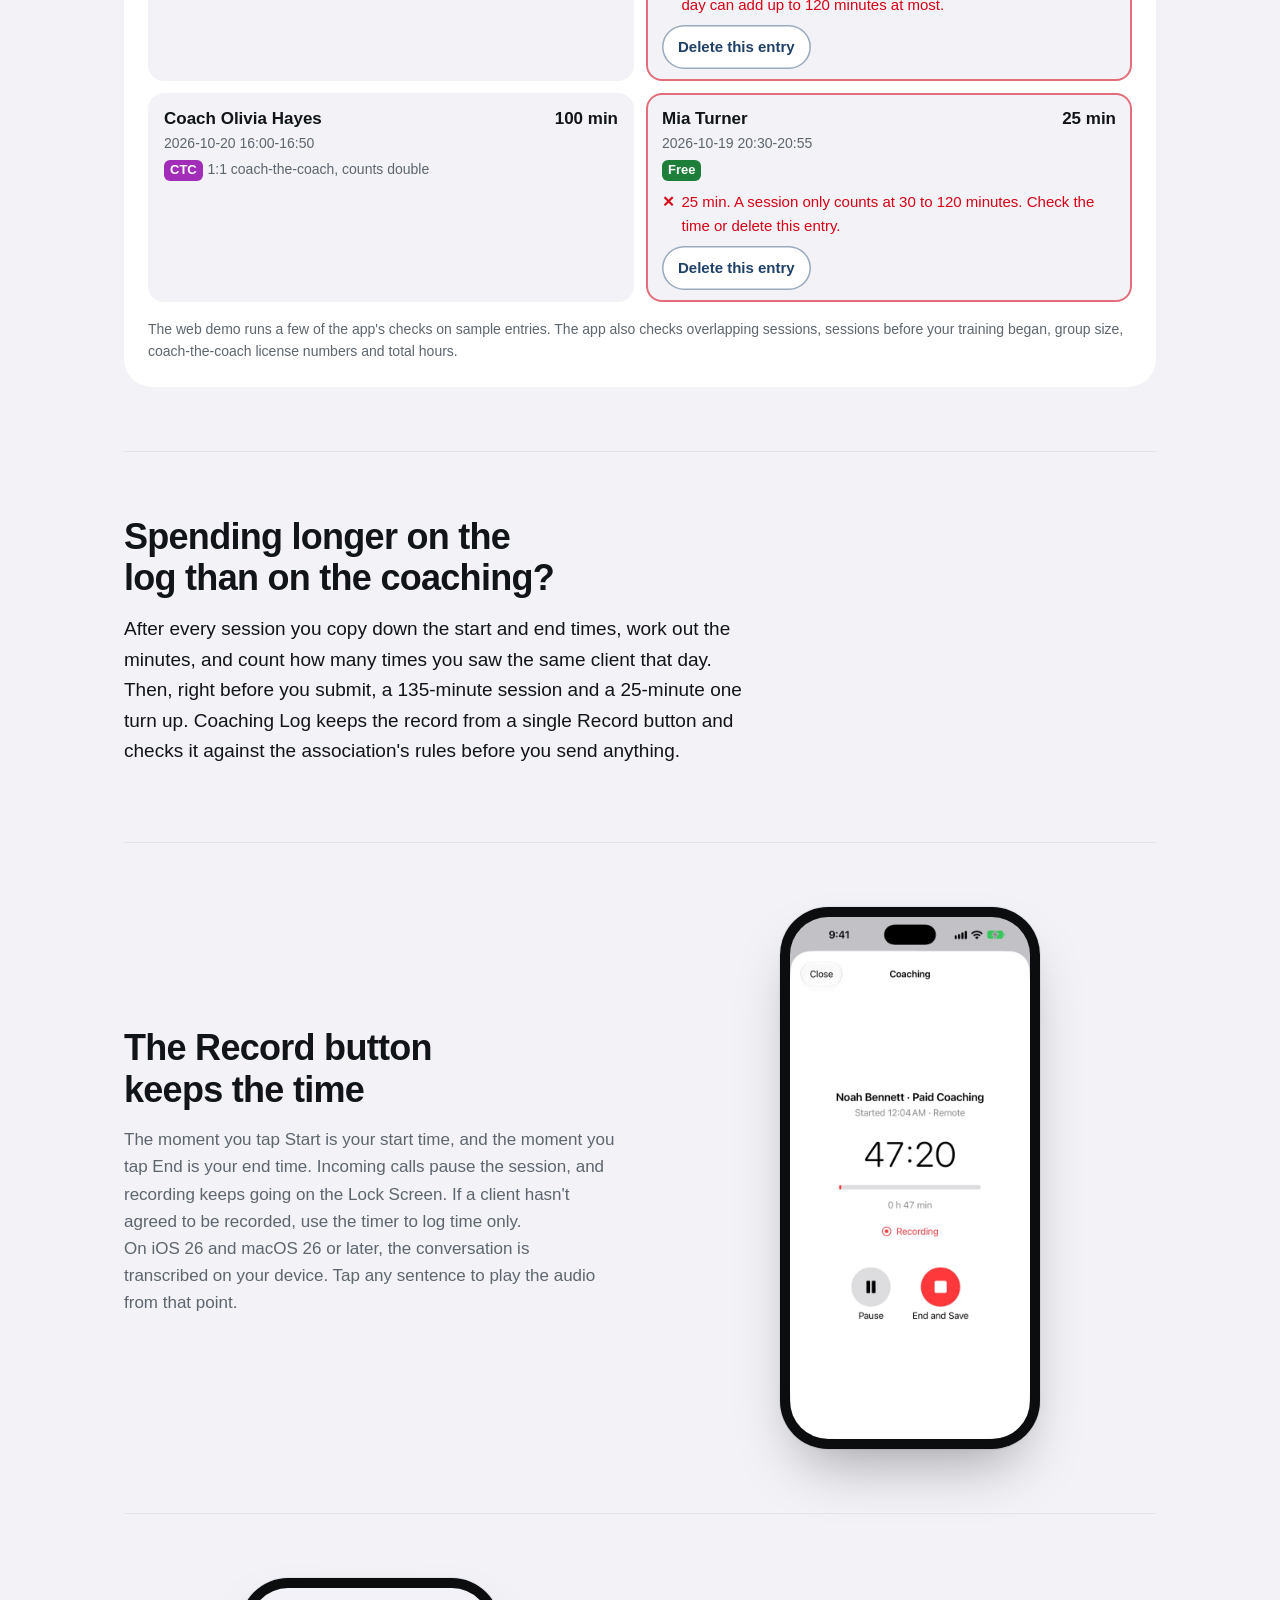
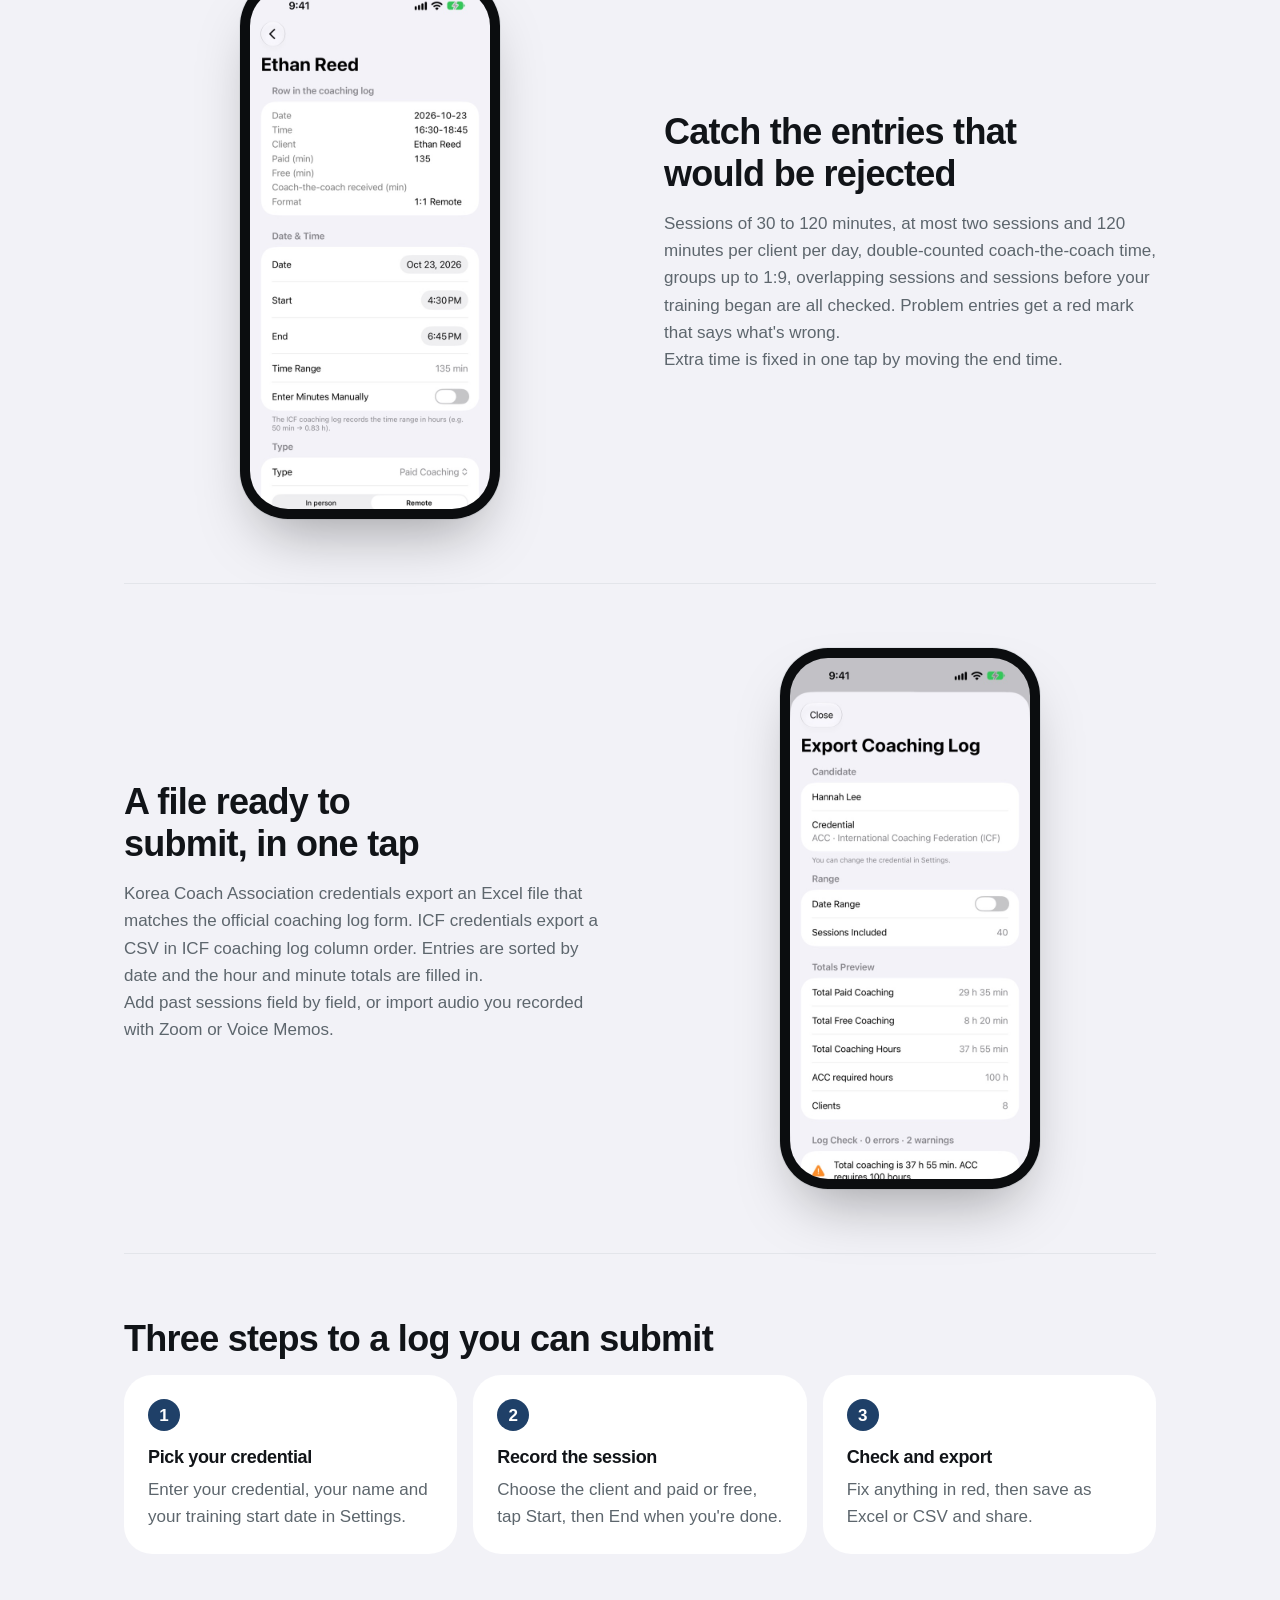
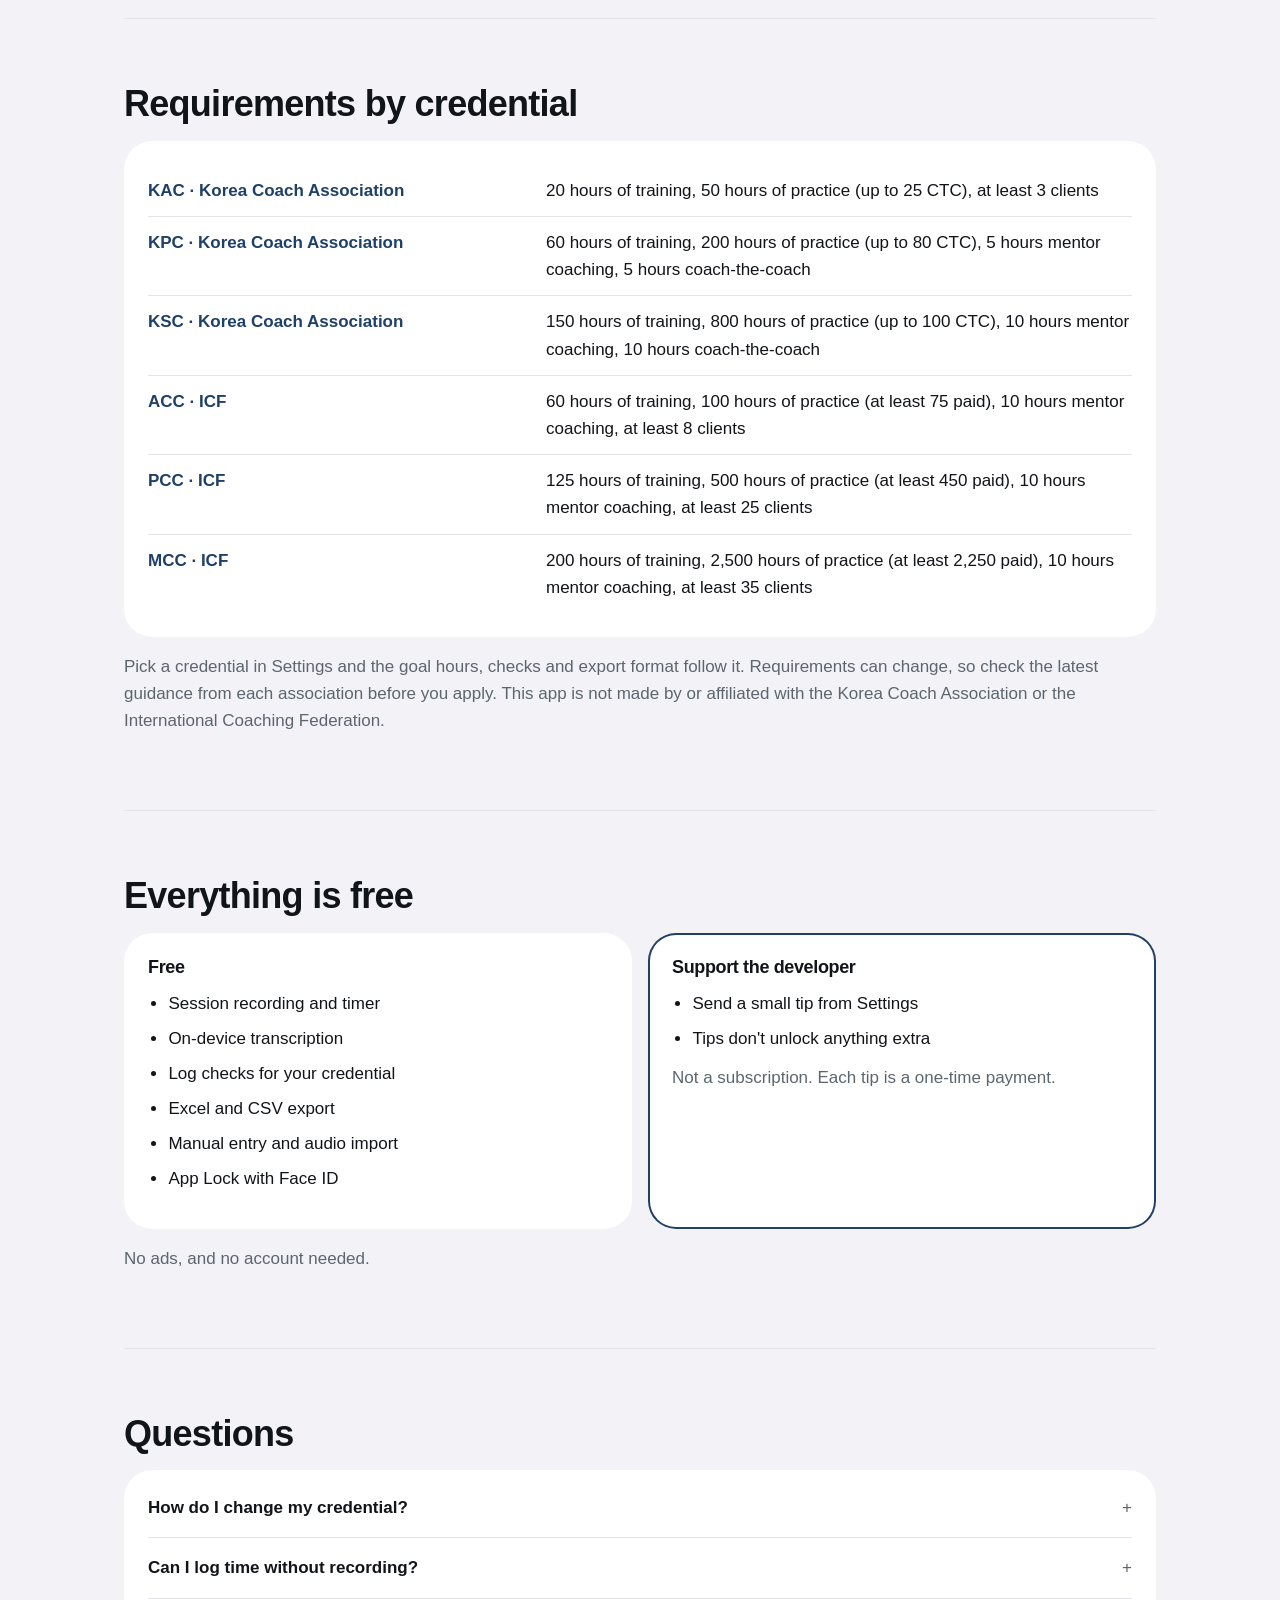
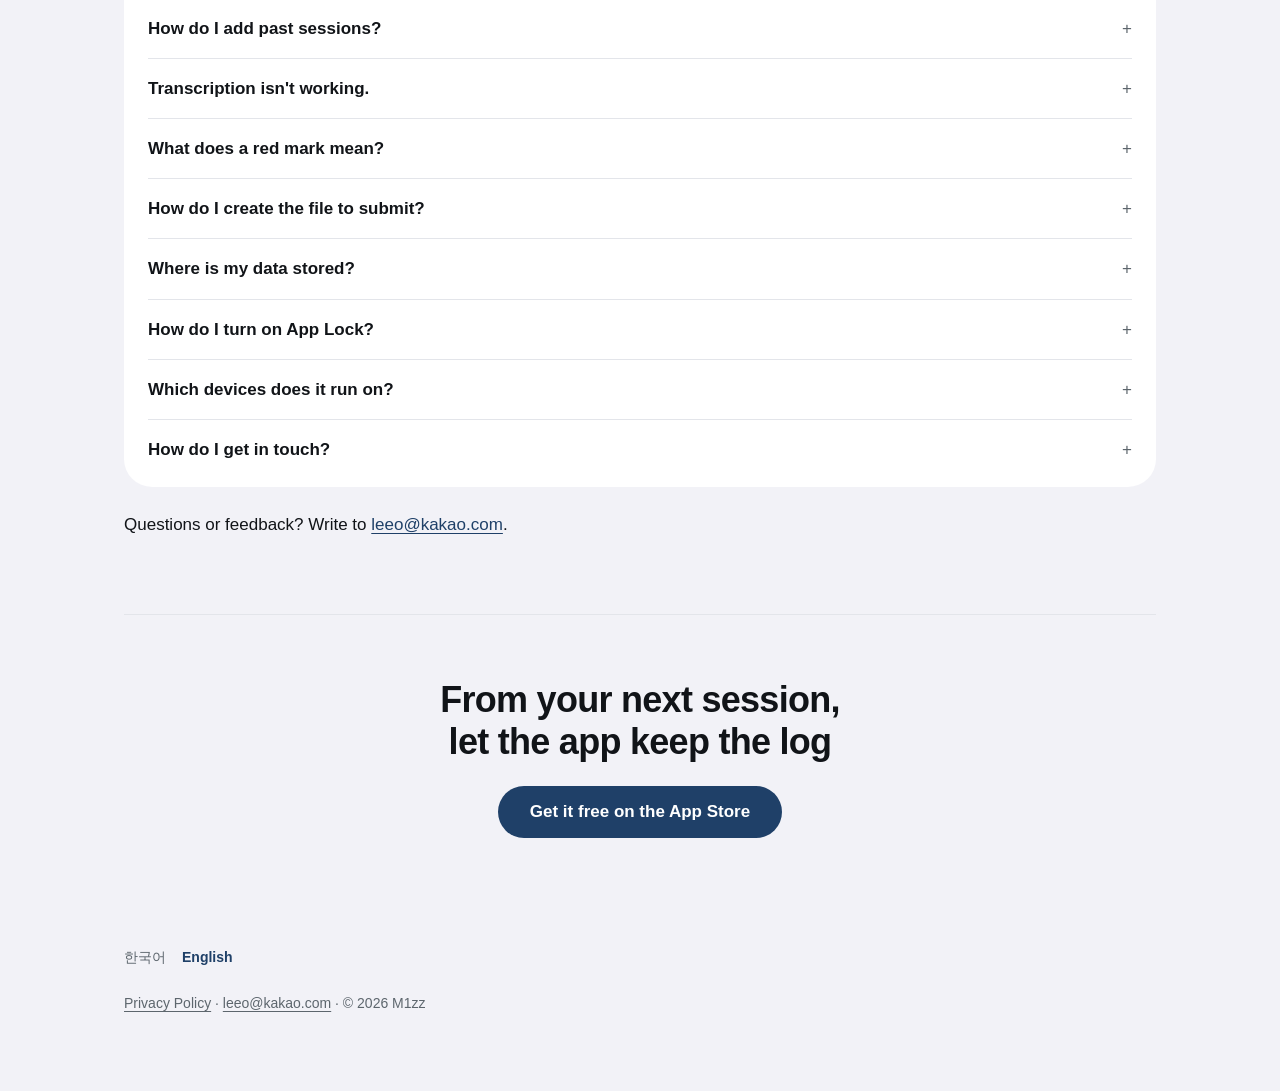
==== commit 4acb91d1: "docs(소개 페이지): 최신 공용 생성기로 다시 만듦, sitegen.css 와 가벼운 그림 Co-Authored-By: Claude Opus 5.5 <noreply@anthro" ====
--- a/docs/en/index.html
+++ b/docs/en/index.html
@@ -20,7 +20,7 @@
   <meta name="twitter:card" content="summary_large_image">
   <link rel="icon" href="../icon.png">
   <link rel="apple-touch-icon" href="../icon.png">
-  <link rel="stylesheet" href="../site.css">
+  <link rel="stylesheet" href="../sitegen.css">
   <link rel="stylesheet" href="../demo.css">
   <style>:root{--accent:#1F4068}@media (prefers-color-scheme:dark){:root{--accent:#89BDF1}}</style>
   <script>document.documentElement.classList.add("js")</script>
@@ -40,7 +40,7 @@
         <div class="actions"><a class="cta" href="https://apps.apple.com/app/id6822541501">Get it free on the App Store</a><a class="try" href="#try">Run a log check ↓</a></div>
         <p class="muted small">Every feature is free. For iPhone, iPad and Mac.</p>
       </div>
-      <div class="phone"><img src="../img/en/1-list.jpg" alt="Record the session. The log writes itself." width="720" height="1564" decoding="async"></div>
+      <div class="phone"><img src="../img/en/1-list.jpg" alt="Record the session. The log writes itself." width="600" height="1303" decoding="async"></div>
     </section>
 
 
@@ -60,7 +60,7 @@
         <h2>The Record button keeps the time</h2>
         <p>The moment you tap Start is your start time, and the moment you tap End is your end time. Incoming calls pause the session, and recording keeps going on the Lock Screen. If a client hasn't agreed to be recorded, use the timer to log time only.<br>On iOS 26 and macOS 26 or later, the conversation is transcribed on your device. Tap any sentence to play the audio from that point.</p>
       </div>
-      <div class="phone"><img src="../img/en/2-recording.jpg" alt="The Record button keeps the time" width="720" height="1564" loading="lazy" decoding="async"></div>
+      <div class="phone"><img src="../img/en/2-recording.jpg" alt="The Record button keeps the time" width="600" height="1303" loading="lazy" decoding="async"></div>
     </section>
 
     <section class="feature reveal">
@@ -68,7 +68,7 @@
         <h2>Catch the entries that would be rejected</h2>
         <p>Sessions of 30 to 120 minutes, at most two sessions and 120 minutes per client per day, double-counted coach-the-coach time, groups up to 1:9, overlapping sessions and sessions before your training began are all checked. Problem entries get a red mark that says what's wrong.<br>Extra time is fixed in one tap by moving the end time.</p>
       </div>
-      <div class="phone"><img src="../img/en/3-detail.jpg" alt="Catch the entries that would be rejected" width="720" height="1564" loading="lazy" decoding="async"></div>
+      <div class="phone"><img src="../img/en/3-detail.jpg" alt="Catch the entries that would be rejected" width="600" height="1303" loading="lazy" decoding="async"></div>
     </section>
 
     <section class="feature reveal">
@@ -76,7 +76,7 @@
         <h2>A file ready to submit, in one tap</h2>
         <p>Korea Coach Association credentials export an Excel file that matches the official coaching log form. ICF credentials export a CSV in ICF coaching log column order. Entries are sorted by date and the hour and minute totals are filled in.<br>Add past sessions field by field, or import audio you recorded with Zoom or Voice Memos.</p>
       </div>
-      <div class="phone"><img src="../img/en/5-export.jpg" alt="A file ready to submit, in one tap" width="720" height="1564" loading="lazy" decoding="async"></div>
+      <div class="phone"><img src="../img/en/5-export.jpg" alt="A file ready to submit, in one tap" width="600" height="1303" loading="lazy" decoding="async"></div>
     </section>
 
     <section class="reveal">
@@ -93,6 +93,7 @@
       </div>
       <p class="muted">Pick a credential in Settings and the goal hours, checks and export format follow it. Requirements can change, so check the latest guidance from each association before you apply. This app is not made by or affiliated with the Korea Coach Association or the International Coaching Federation.</p>
     </section>
+
 
     <section class="reveal" id="pricing">
       <h2>Everything is free</h2>
--- a/docs/sitegen.css
+++ b/docs/sitegen.css
@@ -0,0 +1,157 @@
+/* 앱 소개 페이지 공용 디자인. sitegen.py 가 각 레포 docs/sitegen.css 로 복사한다(앱의 다른 css 와 이름이 겹치지 않게). 여기서만 고친다.
+   앱마다 다른 것은 --accent 하나(페이지 <style> 에서 넣는다). */
+
+:root {
+  --bg: #f2f2f7; --surface: #fff; --text: #111418; --muted: #5d666d; --line: #e3e5ea;
+  --on-accent: #fff;
+  --r-outer: 28px; --r-inner: 16px;          /* 안쪽 = 바깥 - 여백(12) */
+  --s1: 4px; --s2: 8px; --s3: 12px; --s4: 16px; --s5: 24px; --s6: 32px; --s7: 48px; --s8: 64px; --s9: 96px;
+  --ease: cubic-bezier(0.22, 1, 0.36, 1);
+  color-scheme: light dark;
+}
+@media (prefers-color-scheme: dark) {
+  :root { --bg: #0a0d0f; --surface: #141a1d; --text: #eef3f5; --muted: #93a0a6; --line: #232c30; --on-accent: #0a0d0f; }
+}
+
+* { box-sizing: border-box; }
+html { scroll-behavior: smooth; -webkit-text-size-adjust: 100%; }
+body {
+  margin: 0; background: var(--bg); color: var(--text);
+  font: 17px/1.6 -apple-system, BlinkMacSystemFont, "SF Pro Text", "Apple SD Gothic Neo", "Hiragino Sans",
+        "PingFang SC", "Segoe UI", Roboto, "Noto Sans", "Noto Sans KR", "Noto Sans JP", "Noto Sans SC", sans-serif;
+  -webkit-font-smoothing: antialiased;
+}
+:lang(ko) { word-break: keep-all; }
+:lang(ja) { word-break: auto-phrase; }   /* 일본어: 단어 가운데서 줄이 바뀌지 않게 (지원하는 브라우저만) */
+h1, h2, h3 { text-wrap: balance; margin: 0; line-height: 1.15; letter-spacing: -0.02em; }
+p, li, dd, summary { text-wrap: pretty; }
+h1 { font-size: clamp(2.25rem, 6vw, 3.75rem); font-weight: 700; }
+h2 { font-size: clamp(1.625rem, 3.6vw, 2.25rem); font-weight: 700; margin-bottom: var(--s4); }
+h3 { font-size: 1.125rem; font-weight: 600; }
+p { margin: 0 0 var(--s3); }
+a { color: var(--accent); text-underline-offset: 3px; }
+code { font: inherit; font-weight: 600; color: var(--accent); }
+.muted { color: var(--muted); }
+.small { font-size: 0.875rem; }
+
+/* 키보드 사용자: 본문 바로가기, 눈에 보이는 초점 */
+.skip { position: absolute; left: var(--s4); top: -100px; padding: var(--s2) var(--s4);
+        background: var(--surface); border-radius: var(--r-inner); z-index: 10; }
+.skip:focus { top: var(--s4); }
+:focus-visible { outline: 3px solid var(--accent); outline-offset: 3px; border-radius: 8px; }
+
+/* 위 막대 */
+.bar { display: flex; align-items: center; justify-content: space-between;
+       max-width: 1080px; margin: 0 auto; padding: var(--s4) var(--s5); }
+.brand { display: flex; align-items: center; gap: var(--s3); color: var(--text); text-decoration: none; font-weight: 600; }
+.brand img { border-radius: 8px; }
+.lang-link { color: var(--muted); text-decoration: none; font-size: 0.9375rem; }
+.lang-link:hover { color: var(--text); }
+
+main { max-width: 1080px; margin: 0 auto; padding: 0 var(--s5); }
+main > section { padding: var(--s8) 0; }
+main > section + section { border-top: 1px solid var(--line); }
+
+/* 첫 화면: 무엇을 해 주는지 + 받기 + 실제 화면 */
+.hero { display: grid; grid-template-columns: 1.2fr 1fr; gap: var(--s7); align-items: center; padding-top: var(--s6) !important; }
+.hero h1 { margin-bottom: var(--s5); max-width: 14em; }
+.lead { font-size: 1.25rem; color: var(--muted); max-width: 32em; margin-bottom: var(--s6); }
+
+.cta { display: inline-flex; align-items: center; min-height: 52px; padding: 0 var(--s6);
+       background: var(--accent); color: var(--on-accent); border-radius: 999px;
+       font-weight: 600; text-decoration: none; margin-bottom: var(--s3);
+       transition: transform .2s var(--ease), filter .2s var(--ease), box-shadow .2s var(--ease); }
+.cta:hover { filter: brightness(1.08); transform: translateY(-1px);
+             box-shadow: 0 8px 24px color-mix(in srgb, var(--accent) 35%, transparent); }
+.cta:active { transform: translateY(0) scale(.98); filter: brightness(.95); }
+
+.actions { display: flex; flex-wrap: wrap; align-items: center; gap: var(--s2) var(--s5); }
+.try { font-weight: 600; text-decoration: none; margin-bottom: var(--s3); }
+.try:hover { text-decoration: underline; }
+
+/* 아이폰 화면 */
+.phone { justify-self: center; width: min(300px, 72vw); padding: 10px; border-radius: 48px;
+         background: #0b0d0f; box-shadow: 0 30px 60px -20px rgb(0 0 0 / .35), 0 0 0 1px var(--line); }
+.phone img, .phone video { display: block; width: 100%; height: auto; border-radius: 38px; }
+.plain { justify-self: center; width: 100%; }
+.plain img, .plain video { display: block; width: 100%; height: auto; border-radius: var(--r-inner);
+                           box-shadow: 0 24px 48px -20px rgb(0 0 0 / .3), 0 0 0 1px var(--line); }
+
+/* 문제 */
+.problem > * { max-width: 40rem; }
+.problem p { font-size: 1.1875rem; }
+
+/* 좋아지는 점: 글과 화면을 번갈아 */
+.feature { display: grid; grid-template-columns: 1fr 1fr; gap: var(--s7); align-items: center; }
+.feature:nth-of-type(odd) .copy { order: 2; }
+.feature .phone { width: min(260px, 66vw); }
+.feature .plain { max-width: 520px; }
+.feature p { font-size: 1.0625rem; color: var(--muted); max-width: 30em; }
+
+/* 시작하기 */
+.card { background: var(--surface); border-radius: var(--r-outer); padding: var(--s5); }
+.steps { list-style: none; padding: 0; margin: 0; display: grid; grid-template-columns: repeat(3, 1fr); gap: var(--s4); }
+.steps .n { display: inline-grid; place-items: center; width: 32px; height: 32px; border-radius: 50%;
+            background: var(--accent); color: var(--on-accent); font-weight: 700; margin-bottom: var(--s4); }
+.steps h3 { margin-bottom: var(--s2); }
+.steps p { color: var(--muted); margin: 0; }
+
+/* 명령표 */
+.table dl { margin: 0; }
+.table div { display: grid; grid-template-columns: minmax(0, 22em) minmax(0, 1fr); gap: var(--s5);
+             padding: var(--s3) 0; border-bottom: 1px solid var(--line); }
+.table div:last-child { border-bottom: 0; }
+.table dt { font-weight: 600; color: var(--accent); }
+.table dd { margin: 0; }
+#commands .muted { margin-top: var(--s4); }
+
+/* 가격 */
+.plans { display: grid; grid-template-columns: 1fr 1fr; gap: var(--s4); margin-bottom: var(--s4); }
+.plan h3 { margin-bottom: var(--s3); }
+.plan ul { margin: 0 0 var(--s3); padding-left: 1.2em; }
+.plan li { margin-bottom: var(--s2); }
+.plan.pro { box-shadow: inset 0 0 0 2px var(--accent); }
+
+/* 자주 묻는 질문 */
+.faq { background: var(--surface); border-radius: var(--r-outer); padding: var(--s2) var(--s5); }
+details { border-bottom: 1px solid var(--line); }
+details:last-child { border-bottom: 0; }
+summary { cursor: pointer; list-style: none; padding: var(--s4) var(--s6) var(--s4) 0; font-weight: 600; position: relative; }
+summary::-webkit-details-marker { display: none; }
+summary::after { content: "+"; position: absolute; right: 0; top: var(--s4); color: var(--muted);
+                 font-weight: 400; transition: transform .25s var(--ease); }
+details[open] summary::after { transform: rotate(45deg); }
+summary:hover { color: var(--accent); }
+details p { color: var(--muted); padding-bottom: var(--s4); margin: 0; }
+.contact { margin-top: var(--s5); }
+
+/* 마지막 받기 */
+.closing { text-align: center; }
+.closing h2 { margin-bottom: var(--s5); }
+
+footer { max-width: 1080px; margin: 0 auto; padding: var(--s6) var(--s5) var(--s8); color: var(--muted); font-size: 0.875rem; }
+.langs { display: flex; flex-wrap: wrap; gap: var(--s2) var(--s4); margin-bottom: var(--s5); }
+.langs a { color: var(--muted); text-decoration: none; }
+.langs a:hover { color: var(--text); }
+.langs a[aria-current] { color: var(--accent); font-weight: 600; }
+footer a { color: inherit; }
+
+/* 스크롤하면 부드럽게 나타난다. 스크립트가 없거나 동작 줄이기를 켰으면 처음부터 보인다. */
+.js .reveal { opacity: 0; transform: translateY(24px); transition: opacity .8s var(--ease), transform .8s var(--ease); }
+.js .reveal.in { opacity: 1; transform: none; }
+@media (prefers-reduced-motion: reduce) {
+  html { scroll-behavior: auto; }
+  .js .reveal { opacity: 1; transform: none; transition: none; }
+  .cta { transition: none; }
+}
+
+@media (max-width: 760px) {
+  main { padding: 0 var(--s4); }
+  .bar, footer { padding-left: var(--s4); padding-right: var(--s4); }
+  main > section { padding: var(--s7) 0; }
+  .hero, .feature { grid-template-columns: 1fr; gap: var(--s6); }
+  .hero { text-align: left; }
+  .feature:nth-of-type(odd) .copy { order: 0; }
+  .steps, .plans { grid-template-columns: 1fr; }
+  .table div { grid-template-columns: 1fr; gap: var(--s1); }
+}
